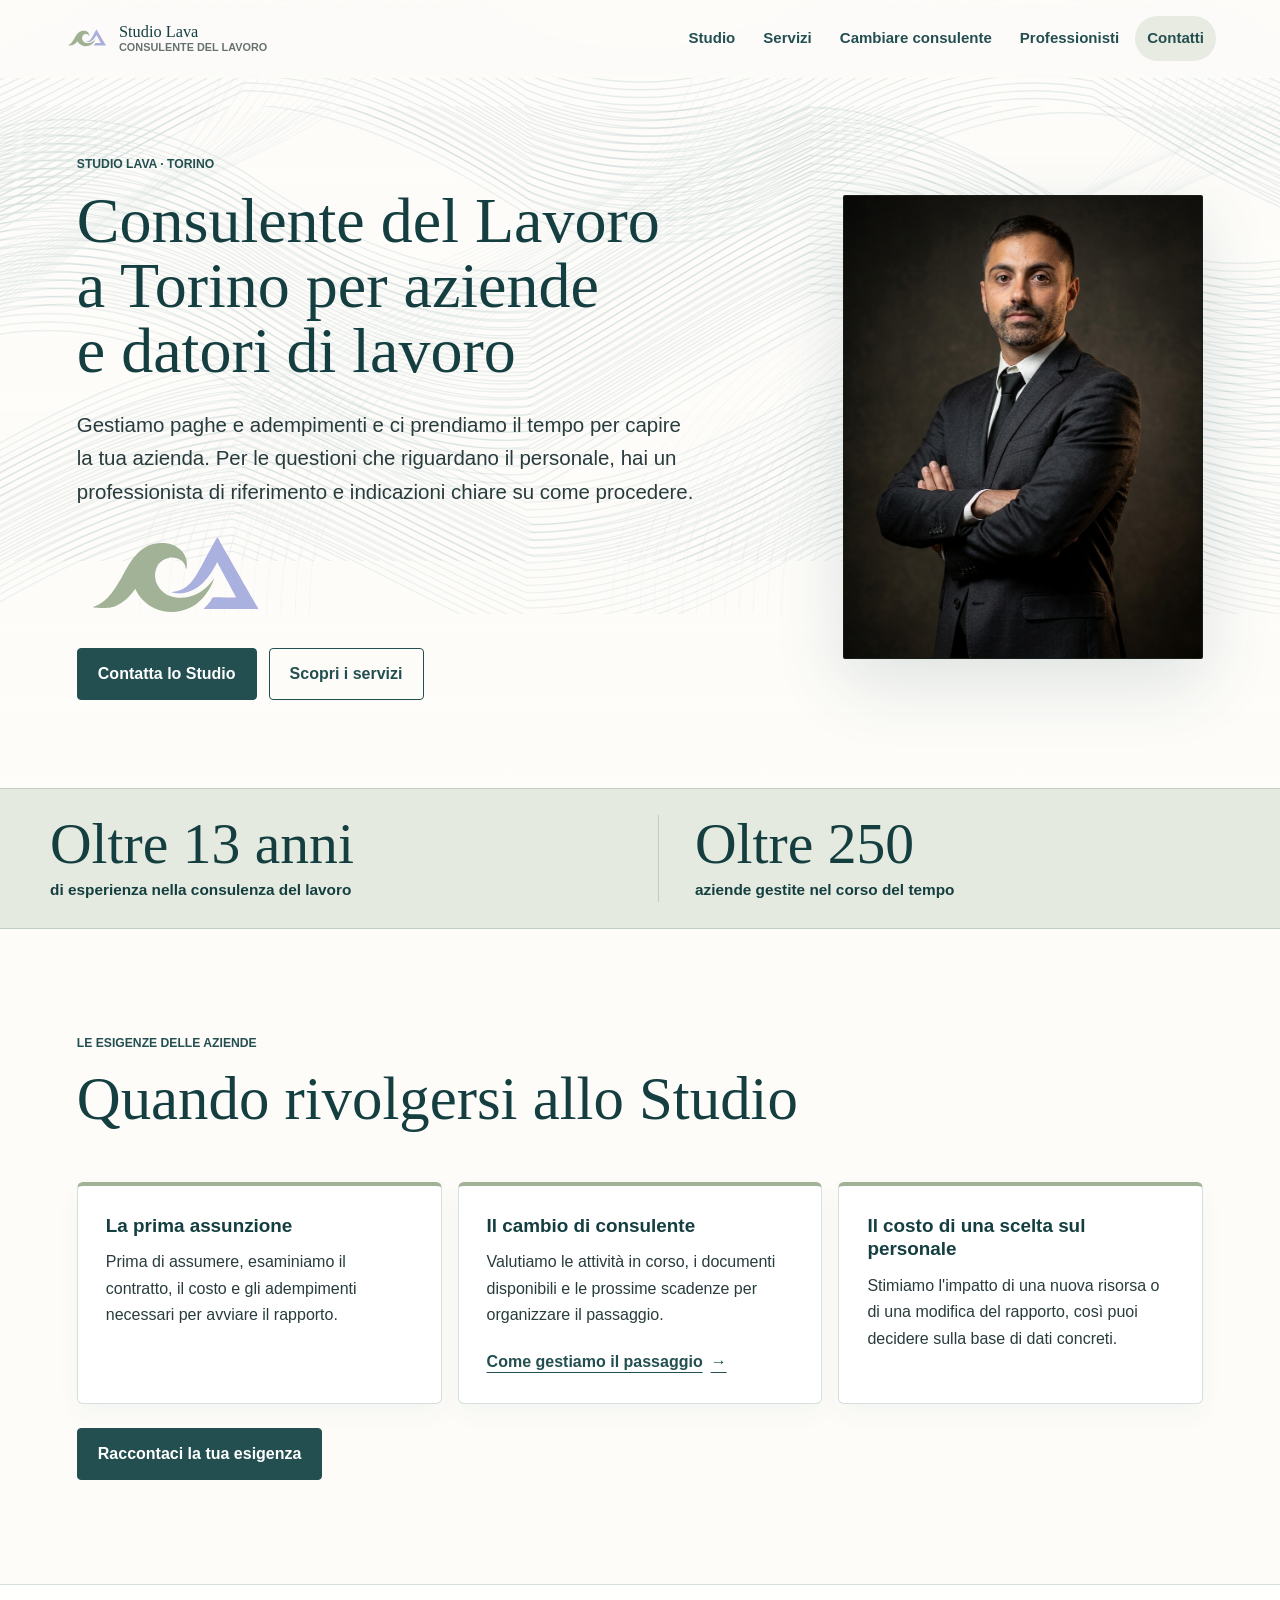
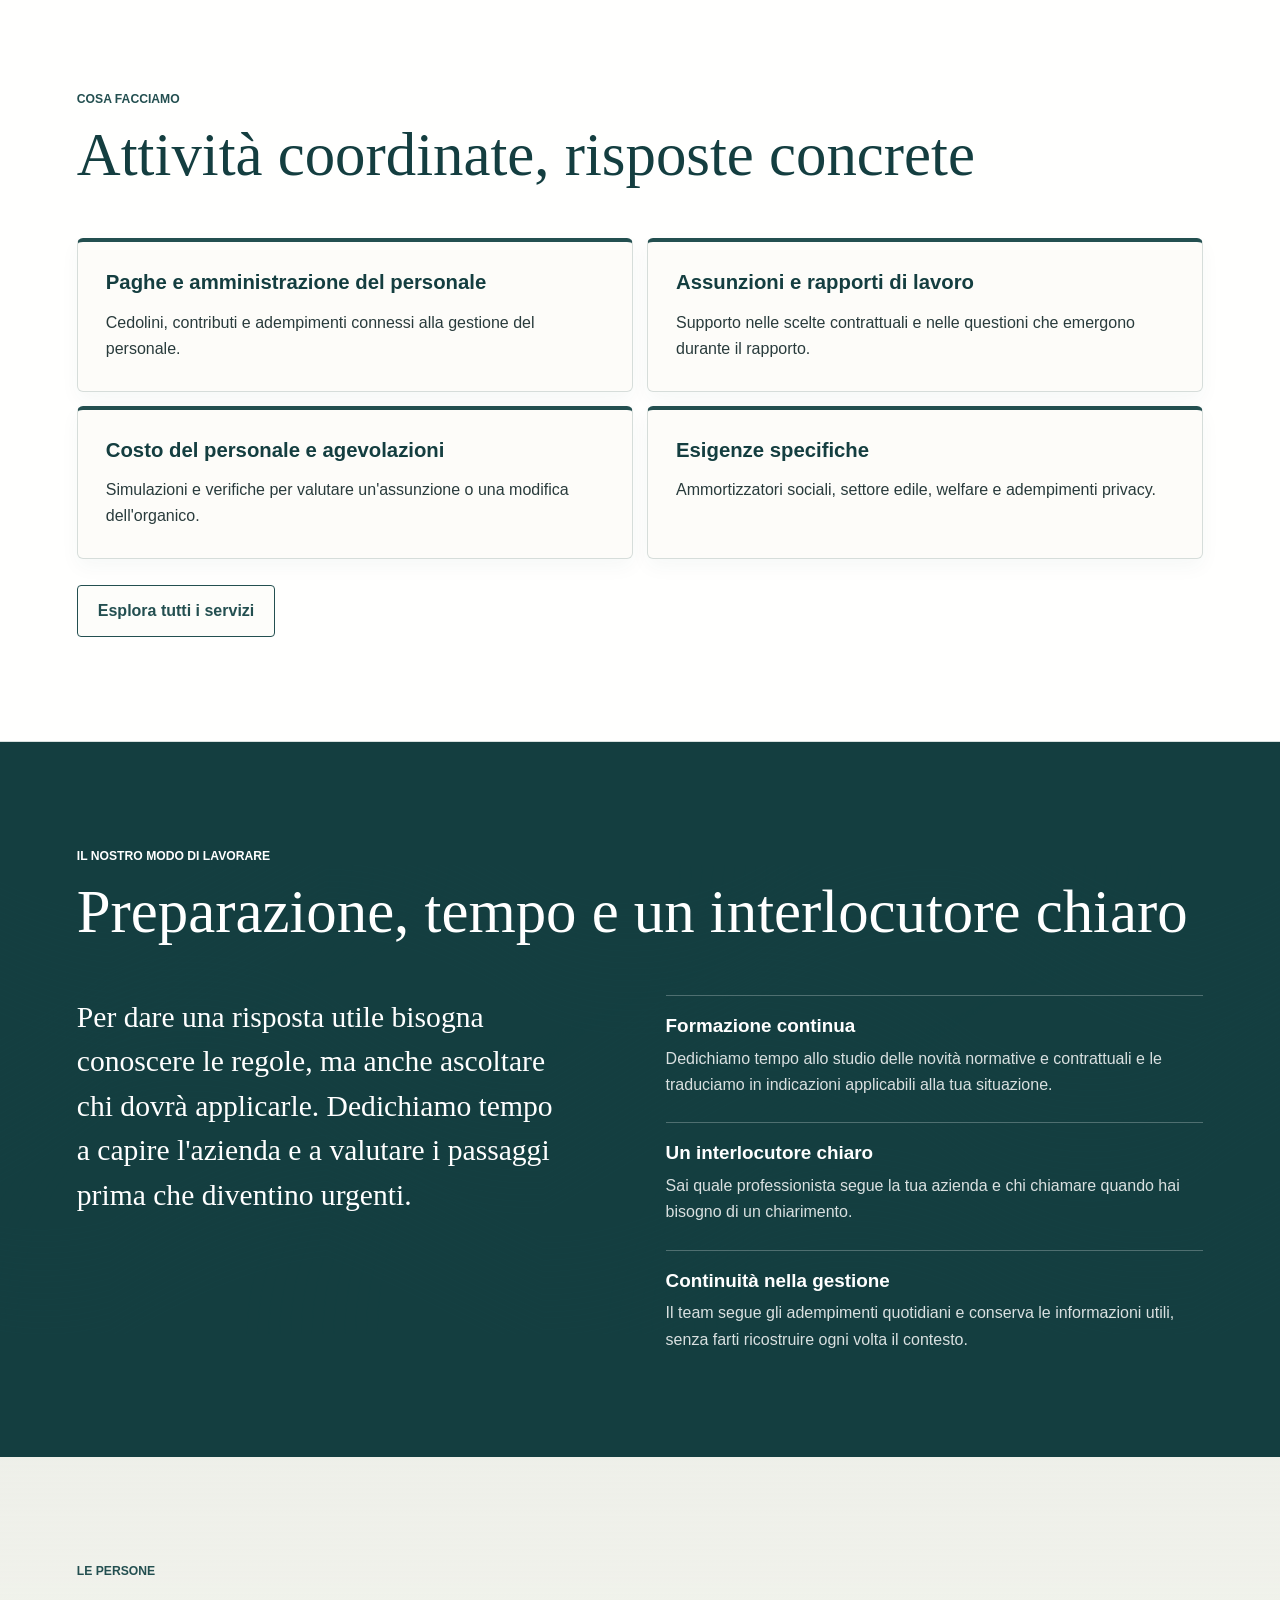
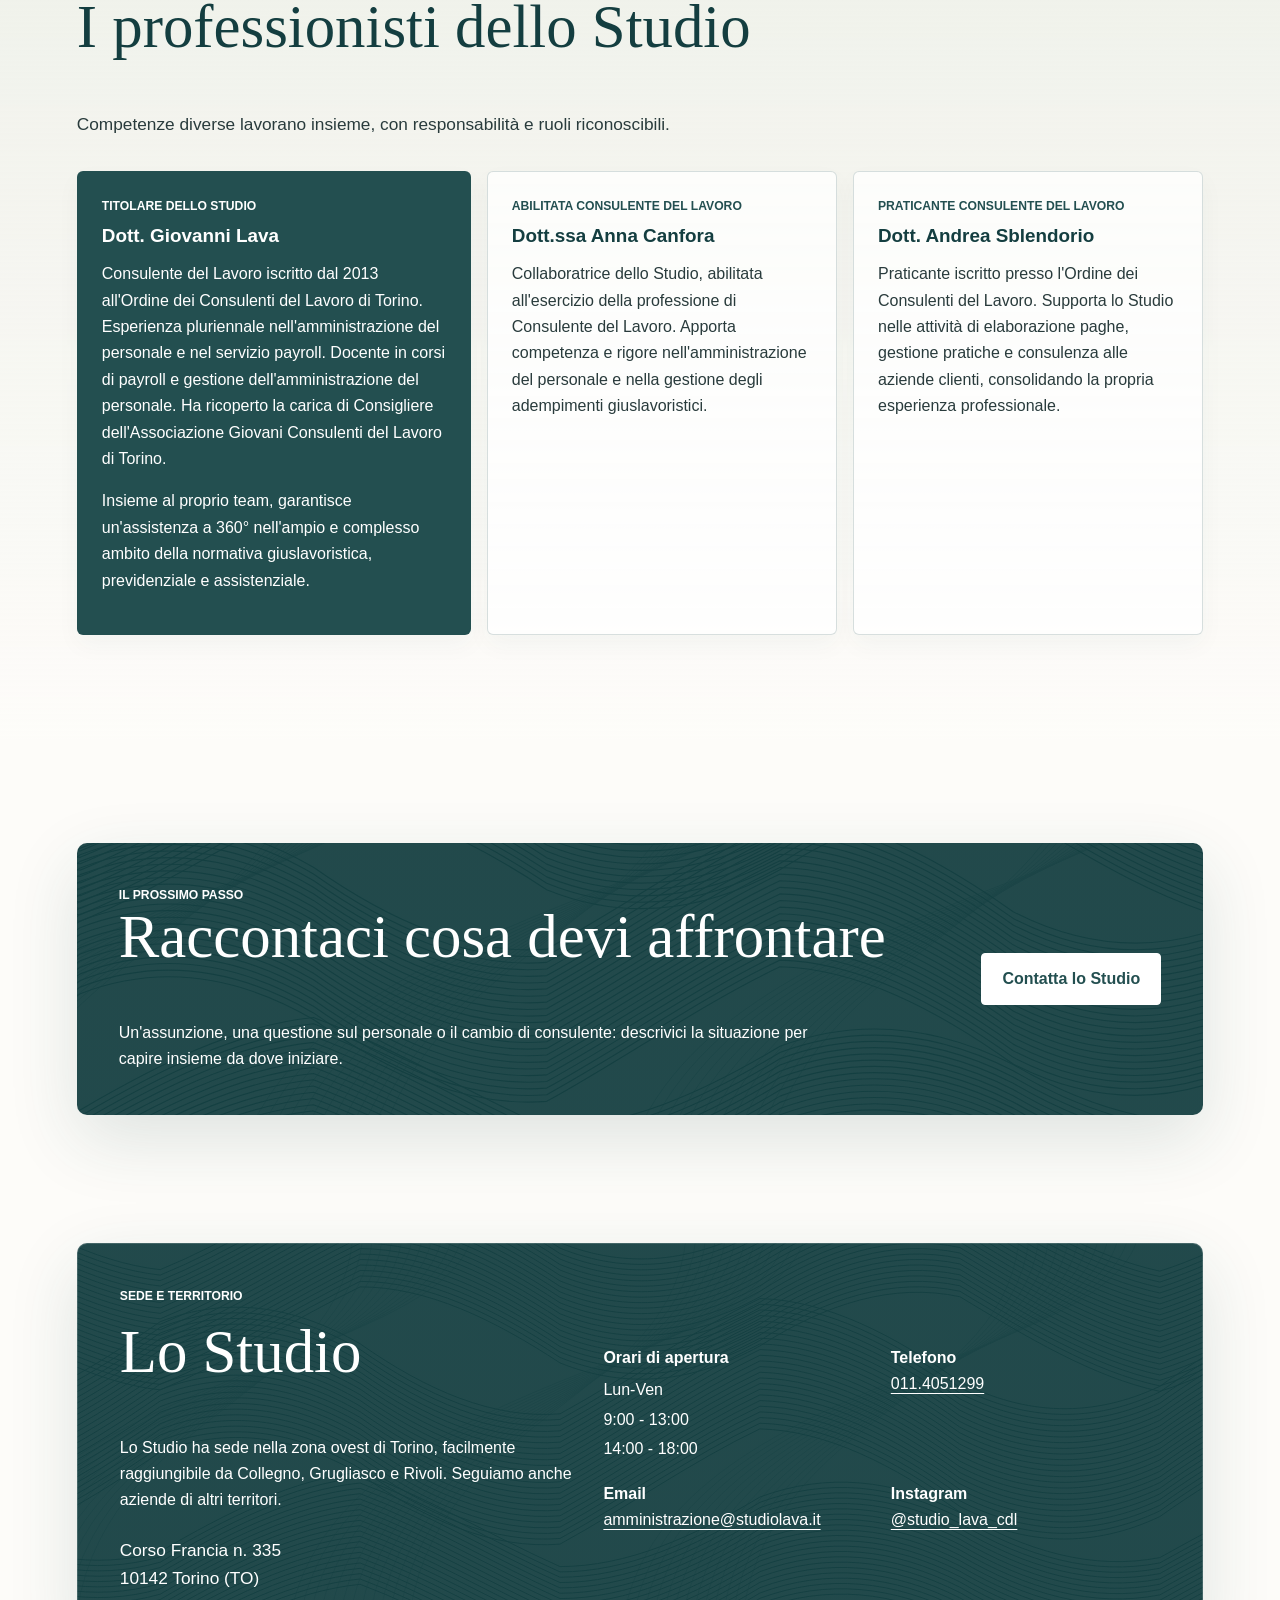
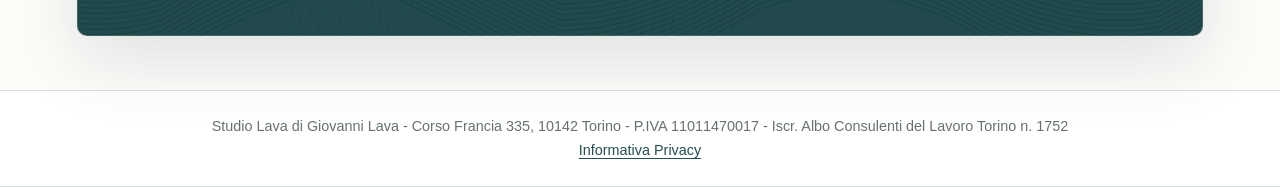
==== index.html @ 28893caa "Refine homepage introduction" ====
<!DOCTYPE html>
<html lang="it">
<head>
  <meta name="google-site-verification" content="9j4FpgOLA_bv0cdrNXFTadxFFoJ6zbf0cNfeKaNkmsk">
  <meta charset="UTF-8">
  <meta name="viewport" content="width=device-width, initial-scale=1.0">
  <meta name="description" content="Studio Lava, Consulente del Lavoro a Torino: gestione del personale, paghe e consulenza per aziende con un riferimento professionale diretto.">
  <title>Consulente del Lavoro a Torino per aziende | Studio Lava</title>
  <link rel="canonical" href="https://www.studiolava.it/">
  <meta property="og:locale" content="it_IT">
  <meta property="og:type" content="website">
  <meta property="og:site_name" content="Studio Lava">
  <meta property="og:title" content="Consulente del Lavoro a Torino per aziende | Studio Lava">
  <meta property="og:description" content="Un riferimento professionale diretto per la gestione del personale, le paghe e le scelte sul lavoro.">
  <meta property="og:url" content="https://www.studiolava.it/">
  <meta property="og:image" content="https://www.studiolava.it/assets/giovanni-lava-professionale.png">
  <meta property="og:image:alt" content="Giovanni Lava, Consulente del Lavoro">
  <meta name="twitter:card" content="summary">
  <meta name="twitter:title" content="Consulente del Lavoro a Torino per aziende | Studio Lava">
  <meta name="twitter:description" content="Un riferimento professionale diretto per la gestione del personale, le paghe e le scelte sul lavoro.">
  <meta name="twitter:image" content="https://www.studiolava.it/assets/giovanni-lava-professionale.png">
  <meta name="twitter:image:alt" content="Giovanni Lava, Consulente del Lavoro">
  <link rel="icon" type="image/svg+xml" href="/assets/favicon-studio-lava.svg">
  <link rel="icon" href="/favicon-studio-lava.ico" sizes="any">
  <link rel="stylesheet" href="styles.css">
  <script src="script.js" defer></script>
  <script type="application/ld+json">
    {
      "@context": "https://schema.org",
      "@type": "ProfessionalService",
      "name": "Studio Lava di Giovanni Lava",
      "url": "https://www.studiolava.it/",
      "address": {
        "@type": "PostalAddress",
        "streetAddress": "Corso Francia 335",
        "postalCode": "10142",
        "addressLocality": "Torino",
        "addressRegion": "TO",
        "addressCountry": "IT"
      },
      "telephone": "+390114051299",
      "email": "amministrazione@studiolava.it",
      "taxID": "11011470017"
    }
  </script>
</head>
<body>
  <a class="skip-link" href="#contenuto">Vai al contenuto</a>

  <header class="site-header">
    <a class="brand-link" href="#home" aria-label="Studio Lava - pagina iniziale">
      <img src="assets/logo-definitivo-vettoriale-trasparente.svg" alt="" aria-hidden="true">
      <span>
        <strong>Studio Lava</strong>
        <small>Consulente del Lavoro</small>
      </span>
    </a>
    <button class="menu-toggle" type="button" aria-expanded="false" aria-controls="main-nav" data-menu-toggle>Menu <span aria-hidden="true">☰</span></button>
    <nav class="main-nav" id="main-nav" aria-label="Navigazione principale">
      <a href="#studio">Studio</a>
      <a href="servizi.html">Servizi</a>
      <a href="cambiare-consulente-del-lavoro.html">Cambiare consulente</a>
      <a href="#professionisti">Professionisti</a>
      <a class="nav-contact" href="#contatti">Contatti</a>
    </nav>
  </header>

  <main id="contenuto">
    <section id="home" class="hero section" data-reveal>
      <div class="hero-copy">
        <p class="eyebrow">Studio Lava · Torino</p>
        <h1>Consulente del Lavoro a Torino per aziende e datori di lavoro</h1>
        <p class="hero-text">
          Gestiamo paghe e adempimenti e ci prendiamo il tempo per capire la tua azienda.
          Per le questioni che riguardano il personale, hai un professionista di riferimento
          e indicazioni chiare su come procedere.
        </p>
        <div class="hero-brand-mark" aria-hidden="true">
          <img src="assets/logo-definitivo-vettoriale-trasparente.svg" alt="">
        </div>
        <div class="hero-actions" aria-label="Azioni principali">
          <button class="button primary" type="button" data-contact-open>Contatta lo Studio</button>
          <a class="button secondary" href="servizi.html">Scopri i servizi</a>
        </div>
      </div>
      <div class="hero-media" aria-label="Dott. Giovanni Lava">
        <figure class="hero-portrait">
          <img src="assets/giovanni-lava-professionale.png" alt="Dott. Giovanni Lava, Consulente del Lavoro">
        </figure>
      </div>
    </section>

    <section class="proof-strip" aria-label="Studio Lava in breve">
      <div class="proof-strip__inner">
        <p><strong>Oltre 13 anni</strong><span>di esperienza nella consulenza del lavoro</span></p>
        <p><strong>Oltre 250</strong><span>aziende gestite nel corso del tempo</span></p>
      </div>
    </section>

    <section class="section needs-section" data-reveal>
      <div class="section-heading">
        <p class="eyebrow">Le esigenze delle aziende</p>
        <h2>Quando rivolgersi allo Studio</h2>
      </div>
      <div class="needs-grid">
        <article class="need-card">
          <h3>La prima assunzione</h3>
          <p>
            Prima di assumere, esaminiamo il contratto, il costo e gli adempimenti
            necessari per avviare il rapporto.
          </p>
        </article>
        <article class="need-card">
          <h3>Il cambio di consulente</h3>
          <p>
            Valutiamo le attività in corso, i documenti disponibili e le prossime
            scadenze per organizzare il passaggio.
          </p>
          <a class="text-link" href="cambiare-consulente-del-lavoro.html">Come gestiamo il passaggio <span aria-hidden="true">→</span></a>
        </article>
        <article class="need-card">
          <h3>Il costo di una scelta sul personale</h3>
          <p>
            Stimiamo l'impatto di una nuova risorsa o di una modifica del rapporto,
            così puoi decidere sulla base di dati concreti.
          </p>
        </article>
      </div>
      <div class="needs-actions">
        <button class="button primary" type="button" data-contact-open>Raccontaci la tua esigenza</button>
      </div>
    </section>

    <section id="servizi" class="section services-section" data-reveal>
      <div class="section-heading">
        <p class="eyebrow">Cosa facciamo</p>
        <h2>Attività coordinate, risposte concrete</h2>
      </div>
      <div class="service-groups service-groups--summary" aria-label="Principali aree di attività">
        <article class="service-group">
          <h3>Paghe e amministrazione del personale</h3>
          <p>Cedolini, contributi e adempimenti connessi alla gestione del personale.</p>
        </article>
        <article class="service-group">
          <h3>Assunzioni e rapporti di lavoro</h3>
          <p>Supporto nelle scelte contrattuali e nelle questioni che emergono durante il rapporto.</p>
        </article>
        <article class="service-group">
          <h3>Costo del personale e agevolazioni</h3>
          <p>Simulazioni e verifiche per valutare un'assunzione o una modifica dell'organico.</p>
        </article>
        <article class="service-group">
          <h3>Esigenze specifiche</h3>
          <p>Ammortizzatori sociali, settore edile, welfare e adempimenti privacy.</p>
        </article>
      </div>
      <div class="section-actions">
        <a class="button secondary" href="servizi.html">Esplora tutti i servizi</a>
      </div>
    </section>

    <section id="studio" class="section intro-section" data-reveal>
      <div class="section-heading">
        <p class="eyebrow">Il nostro modo di lavorare</p>
        <h2>Preparazione, tempo e un interlocutore chiaro</h2>
      </div>
      <div class="approach-layout">
        <p class="approach-lead">Per dare una risposta utile bisogna conoscere le regole, ma anche ascoltare chi dovrà applicarle. Dedichiamo tempo a capire l'azienda e a valutare i passaggi prima che diventino urgenti.</p>
        <div class="approach-points">
          <article>
            <h3>Formazione continua</h3>
            <p>Dedichiamo tempo allo studio delle novità normative e contrattuali e le traduciamo in indicazioni applicabili alla tua situazione.</p>
          </article>
          <article>
            <h3>Un interlocutore chiaro</h3>
            <p>Sai quale professionista segue la tua azienda e chi chiamare quando hai bisogno di un chiarimento.</p>
          </article>
          <article>
            <h3>Continuità nella gestione</h3>
            <p>Il team segue gli adempimenti quotidiani e conserva le informazioni utili, senza farti ricostruire ogni volta il contesto.</p>
          </article>
        </div>
      </div>
    </section>

    <section id="professionisti" class="section professionals-section" data-reveal>
      <div class="section-heading">
        <p class="eyebrow">Le persone</p>
        <h2>I professionisti dello Studio</h2>
        <p class="section-intro">Competenze diverse lavorano insieme, con responsabilità e ruoli riconoscibili.</p>
      </div>
      <div class="people-grid">
        <article class="person-card featured">
          <p class="role">Titolare dello Studio</p>
          <h3>Dott. Giovanni Lava</h3>
          <p>
            Consulente del Lavoro iscritto dal 2013 all'Ordine dei Consulenti del Lavoro di Torino.
            Esperienza pluriennale nell'amministrazione del personale e nel servizio payroll.
            Docente in corsi di payroll e gestione dell'amministrazione del personale. Ha ricoperto
            la carica di Consigliere dell'Associazione Giovani Consulenti del Lavoro di Torino.
          </p>
          <p>
            Insieme al proprio team, garantisce un'assistenza a 360° nell'ampio e complesso ambito
            della normativa giuslavoristica, previdenziale e assistenziale.
          </p>
        </article>
        <article class="person-card">
          <p class="role">Abilitata Consulente del Lavoro</p>
          <h3>Dott.ssa Anna Canfora</h3>
          <p>
            Collaboratrice dello Studio, abilitata all'esercizio della professione di Consulente
            del Lavoro. Apporta competenza e rigore nell'amministrazione del personale e nella
            gestione degli adempimenti giuslavoristici.
          </p>
        </article>
        <article class="person-card">
          <p class="role">Praticante Consulente del Lavoro</p>
          <h3>Dott. Andrea Sblendorio</h3>
          <p>
            Praticante iscritto presso l'Ordine dei Consulenti del Lavoro. Supporta lo Studio nelle
            attività di elaborazione paghe, gestione pratiche e consulenza alle aziende clienti,
            consolidando la propria esperienza professionale.
          </p>
        </article>
      </div>
    </section>

    <section class="section final-cta-section" data-reveal>
      <div class="final-cta">
        <div>
          <p class="eyebrow">Il prossimo passo</p>
          <h2>Raccontaci cosa devi affrontare</h2>
          <p>
            Un'assunzione, una questione sul personale o il cambio di consulente:
            descrivici la situazione per capire insieme da dove iniziare.
          </p>
        </div>
        <div class="final-cta-actions">
          <button class="button light" type="button" data-contact-open>Contatta lo Studio</button>
        </div>
      </div>
    </section>

    <section id="contatti" class="section contact-section" data-reveal>
      <div class="contact-panel">
        <div>
          <p class="eyebrow">Sede e territorio</p>
          <h2>Lo Studio</h2>
          <p class="territory-note">Lo Studio ha sede nella zona ovest di Torino, facilmente raggiungibile da Collegno, Grugliasco e Rivoli. Seguiamo anche aziende di altri territori.</p>
          <address>
            Corso Francia n. 335<br>
            10142 Torino (TO)
          </address>
        </div>
        <div class="contact-details">
          <p class="opening-hours">
            <strong>Orari di apertura</strong>
            <span>Lun-Ven</span>
            <span>9:00 - 13:00</span>
            <span>14:00 - 18:00</span>
          </p>
          <p><strong>Telefono</strong><br><a href="tel:+390114051299">011.4051299</a></p>
          <p><strong>Email</strong><br><a href="mailto:amministrazione@studiolava.it">amministrazione@studiolava.it</a></p>
          <p><strong>Instagram</strong><br><a href="https://www.instagram.com/studio_lava_cdl/" target="_blank" rel="noopener">@studio_lava_cdl</a></p>
        </div>
      </div>
    </section>
  </main>

  <div class="contact-modal" data-contact-modal hidden>
    <div class="contact-modal__backdrop" data-contact-close></div>
    <div class="contact-modal__dialog" role="dialog" aria-modal="true" aria-labelledby="contact-modal-title" aria-describedby="contact-modal-desc" tabindex="-1">
      <button class="contact-modal__close" type="button" data-contact-close aria-label="Chiudi modulo contatti">&times;</button>
      <p class="eyebrow">Contatti</p>
      <h2 id="contact-modal-title">Contatta lo Studio</h2>
      <p id="contact-modal-desc" class="modal-intro">
        Compila il modulo e descrivi brevemente la tua richiesta. Ti ricontatteremo per approfondirla.
      </p>
      <form class="contact-form" action="https://api.web3forms.com/submit" method="POST" data-contact-form novalidate>
        <input type="hidden" name="access_key" value="1d9c2e42-5f76-4a7f-acc6-6acd875a1749">
        <div class="form-field">
          <label for="contact-name">Nome e cognome <span aria-hidden="true">*</span></label>
          <input id="contact-name" name="nome_cognome" type="text" autocomplete="name" required>
        </div>
        <div class="form-field">
          <label for="contact-company">Azienda</label>
          <input id="contact-company" name="azienda" type="text" autocomplete="organization">
        </div>
        <div class="form-field">
          <label for="contact-email">Email <span aria-hidden="true">*</span></label>
          <input id="contact-email" name="email" type="email" autocomplete="email" required>
        </div>
        <div class="form-field">
          <label for="contact-phone">Telefono</label>
          <input id="contact-phone" name="telefono" type="tel" autocomplete="tel">
        </div>
        <div class="form-field form-field--full">
          <label for="contact-message">Messaggio <span aria-hidden="true">*</span></label>
          <textarea id="contact-message" name="messaggio" rows="5" required></textarea>
        </div>
        <div class="privacy-field form-field--full">
          <input id="contact-privacy" name="privacy" type="checkbox" required>
          <label for="contact-privacy">
            Ho letto l'<a href="privacy.html" target="_blank" rel="noopener">Informativa Privacy</a> e acconsento al trattamento dei dati per essere ricontattato.
          </label>
        </div>
        <p class="required-note form-field--full">* Campi obbligatori</p>
        <input type="hidden" name="origine" value="Modulo contatti sito Studio Lava">
        <p class="form-status" data-form-status role="status" aria-live="polite"></p>
        <div class="form-actions form-field--full">
          <button class="button primary" type="submit">Invia richiesta</button>
        </div>
      </form>
    </div>
  </div>

  <footer class="site-footer">
    <p>
      Studio Lava di Giovanni Lava - Corso Francia 335, 10142 Torino - P.IVA 11011470017 -
      Iscr. Albo Consulenti del Lavoro Torino n. 1752<br>
      <a href="privacy.html">Informativa Privacy</a>
    </p>
  </footer>
</body>
</html>
---- styles.css ----
:root {
  --ink: #234F50;
  --ink-strong: #143E40;
  --sage: #A2B296;
  --sage-soft: #E4EADF;
  --blue-sage: #ABB1DF;
  --ivory: #FDFCF9;
  --paper: #FFFFFF;
  --taupe: #D6D2C4;
  --text: #293B3C;
  --muted: #667271;
  --line: rgba(35, 79, 80, 0.18);
  --focus: #6C7FAE;
  --shadow-soft: 0 24px 70px rgba(35, 79, 80, 0.14);
  --max: 1180px;
}

* {
  box-sizing: border-box;
}

html {
  scroll-behavior: smooth;
  scroll-padding-top: 108px;
}

body {
  margin: 0;
  background: var(--ivory);
  color: var(--text);
  font-family: "Segoe UI", Arial, sans-serif;
  line-height: 1.65;
  text-rendering: optimizeLegibility;
}

body.modal-open {
  overflow: hidden;
}

body::before {
  content: "";
  position: fixed;
  inset: 0;
  z-index: -1;
  background:
    linear-gradient(rgba(253, 252, 249, 0.9), rgba(253, 252, 249, 0.95)),
    url("assets/trama-definitiva-vettoriale.svg") center top / 1700px auto no-repeat;
  animation: patternBreath 28s ease-in-out infinite alternate;
  pointer-events: none;
}

img {
  max-width: 100%;
}

a {
  color: inherit;
}

a:focus-visible,
button:focus-visible {
  outline: 3px solid var(--focus);
  outline-offset: 4px;
}

button,
input,
textarea {
  font: inherit;
}

.skip-link {
  position: fixed;
  left: 16px;
  top: 16px;
  z-index: 100;
  transform: translateY(-150%);
  padding: 10px 14px;
  background: var(--ink);
  color: var(--paper);
  border-radius: 4px;
  text-decoration: none;
  font-weight: 700;
}

.skip-link:focus {
  transform: translateY(0);
}

.site-header {
  position: sticky;
  top: 0;
  z-index: 20;
  display: flex;
  flex-direction: column;
  gap: 14px;
  padding: 14px 18px;
  background: rgba(253, 252, 249, 0.82);
  border-bottom: 1px solid transparent;
  backdrop-filter: blur(12px);
  transition: box-shadow 220ms ease, border-color 220ms ease, background 220ms ease;
}

.site-header.is-scrolled {
  background: rgba(253, 252, 249, 0.92);
  border-color: var(--line);
  box-shadow: 0 12px 32px rgba(35, 79, 80, 0.08);
}

.brand-link {
  display: inline-flex;
  align-items: center;
  gap: 11px;
  width: fit-content;
  color: var(--ink);
  text-decoration: none;
}

.brand-link img {
  width: 44px;
  height: auto;
  display: block;
  mix-blend-mode: multiply;
}

.brand-link span {
  display: grid;
  gap: 2px;
  line-height: 1.05;
}

.brand-link strong,
h1,
h2 {
  font-family: Georgia, "Times New Roman", serif;
  font-weight: 500;
}

.brand-link strong {
  color: var(--ink-strong);
  font-size: 1.02rem;
}

.brand-link small,
.eyebrow,
.profession,
.role {
  letter-spacing: 0;
  text-transform: uppercase;
}

.brand-link small {
  color: var(--muted);
  font-size: 0.68rem;
  font-weight: 750;
}

.main-nav {
  display: flex;
  flex-wrap: wrap;
  justify-content: center;
  gap: 2px;
  width: 100%;
  padding-bottom: 2px;
  color: var(--ink);
  font-size: 0.88rem;
  font-weight: 700;
}

.main-nav a {
  position: relative;
  flex: 0 0 auto;
  padding: 8px 9px;
  border-radius: 999px;
  text-decoration: none;
  transition: color 180ms ease, background 180ms ease;
}

.main-nav a::after {
  content: "";
  position: absolute;
  left: 12px;
  right: 12px;
  bottom: 5px;
  height: 2px;
  background: var(--sage);
  transform: scaleX(0);
  transform-origin: left;
  transition: transform 220ms ease;
}

.main-nav a:hover::after,
.main-nav a:focus-visible::after {
  transform: scaleX(1);
}

.main-nav .nav-contact {
  background: rgba(162, 178, 150, 0.24);
}

.section {
  padding: 72px 18px;
  scroll-margin-top: 108px;
}

.hero {
  position: relative;
  display: grid;
  gap: 36px;
  min-height: auto;
  align-items: center;
  overflow: hidden;
}

.hero::before {
  content: "";
  position: absolute;
  inset: 7% -30% auto -18%;
  height: 54%;
  background: url("assets/trama-definitiva-vettoriale.svg") center / 1500px auto no-repeat;
  opacity: 0.09;
  transform: translateY(calc(var(--hero-shift, 0px) * -0.18));
  animation: heroPatternDrift 32s ease-in-out infinite alternate;
  pointer-events: none;
}

.hero-copy,
.hero-media {
  position: relative;
  z-index: 1;
}

.hero-copy {
  max-width: 700px;
  animation: fadeSlideLeft 680ms ease both;
}

.hero-media {
  width: min(420px, 100%);
  transform: translateY(calc(var(--hero-shift, 0px) * 0.22));
  animation: fadeSlideRight 720ms 180ms ease both;
}

.eyebrow {
  margin: 0 0 14px;
  color: var(--ink);
  font-size: 0.76rem;
  font-weight: 850;
}

h1,
h2,
h3,
p {
  margin-top: 0;
}

h1 {
  max-width: 700px;
  margin-bottom: 12px;
  color: var(--ink-strong);
  font-size: clamp(3rem, 15vw, 5.7rem);
  line-height: 0.94;
}

.hero h1 {
  font-size: clamp(2.85rem, 11vw, 5rem);
  line-height: 0.98;
}

.profession {
  margin-bottom: 24px;
  color: var(--ink);
  font-family: Georgia, "Times New Roman", serif;
  font-size: clamp(1.15rem, 5vw, 1.85rem);
  font-weight: 500;
}

.hero-text {
  max-width: 660px;
  margin-bottom: 0;
  color: var(--text);
  font-size: clamp(1.06rem, 4vw, 1.28rem);
}

.hero-brand-mark {
  width: min(190px, 48vw);
  margin: 24px auto 8px;
}

.hero-brand-mark img {
  display: block;
  width: 100%;
  height: auto;
  mix-blend-mode: multiply;
}

.hero-actions {
  display: flex;
  flex-direction: column;
  gap: 12px;
  margin-top: 30px;
}

.button {
  display: inline-flex;
  align-items: center;
  justify-content: center;
  min-height: 48px;
  padding: 12px 20px;
  border: 1px solid var(--ink);
  border-radius: 4px;
  cursor: pointer;
  text-decoration: none;
  font-weight: 800;
  transition: transform 220ms ease, background 220ms ease, color 220ms ease, border-color 220ms ease, box-shadow 220ms ease;
}

.button:hover {
  transform: translateY(-3px);
  box-shadow: 0 12px 24px rgba(35, 79, 80, 0.12);
}

.button.primary {
  background: var(--ink);
  color: var(--paper);
}

.button:disabled {
  cursor: wait;
  opacity: 0.72;
  transform: none;
}

.button.secondary {
  background: rgba(253, 252, 249, 0.74);
  color: var(--ink);
}

.button.light {
  background: var(--paper);
  color: var(--ink);
  border-color: var(--paper);
}

.button.ghost {
  background: transparent;
  color: var(--paper);
  border-color: rgba(255, 255, 255, 0.62);
}

.hero-portrait {
  margin: 0;
  aspect-ratio: 4 / 5.15;
  overflow: hidden;
  border: 1px solid rgba(35, 79, 80, 0.14);
  border-radius: 2px;
  background: #171512;
  box-shadow: var(--shadow-soft);
  transition: transform 240ms ease, box-shadow 240ms ease;
}

.hero-portrait:hover {
  transform: translateY(-3px);
  box-shadow: 0 30px 80px rgba(35, 79, 80, 0.18);
}

.hero-portrait img {
  width: 100%;
  height: 100%;
  display: block;
  object-fit: cover;
  object-position: center top;
}

.section-heading,
.text-columns,
.people-grid,
.needs-grid,
.needs-actions,
.services-grid,
.service-groups,
.section-actions,
.service-details-section,
.final-cta,
.contact-panel {
  max-width: var(--max);
  margin-inline: auto;
}

.section-heading {
  margin-bottom: 32px;
}

h2 {
  color: var(--ink-strong);
  font-size: clamp(2rem, 9vw, 3.8rem);
  line-height: 1.06;
}

h3 {
  margin-bottom: 14px;
  color: var(--ink-strong);
  font-size: 1.18rem;
  line-height: 1.25;
}

.intro-section,
.services-section,
.site-footer {
  background: rgba(255, 255, 255, 0.76);
  border-block: 1px solid var(--line);
}

.text-columns {
  display: grid;
  gap: 22px;
  color: var(--text);
  font-size: 1.04rem;
}

.text-columns--compact {
  max-width: var(--max);
}

.lead-copy {
  color: var(--ink-strong);
  font-family: "Segoe UI", Arial, sans-serif;
  font-size: clamp(1.08rem, 2.2vw, 1.26rem);
  font-weight: 680;
  line-height: 1.55;
}

.studio-numbers {
  max-width: var(--max);
  margin: 42px auto 0;
  padding-top: 34px;
  border-top: 1px solid var(--line);
}

.numbers-title {
  margin-bottom: 18px;
  color: var(--ink);
  font-size: 0.78rem;
  font-weight: 850;
  letter-spacing: 0;
  text-transform: uppercase;
}

.numbers-grid {
  display: grid;
  gap: 14px;
}

.numbers-grid div {
  padding: 20px;
  border: 1px solid var(--line);
  border-left: 4px solid var(--sage);
  border-radius: 6px;
  background: rgba(253, 252, 249, 0.82);
}

.numbers-grid strong {
  display: block;
  color: var(--ink-strong);
  font-family: "Segoe UI", Arial, sans-serif;
  font-size: clamp(2.1rem, 8vw, 3.4rem);
  font-weight: 760;
  line-height: 1;
}

.numbers-grid span {
  display: block;
  margin-top: 8px;
  color: var(--muted);
  font-weight: 700;
}

.numbers-grid--compact strong {
  font-size: clamp(1.8rem, 5vw, 2.8rem);
}

.professionals-section {
  background: linear-gradient(180deg, rgba(162, 178, 150, 0.16), rgba(253, 252, 249, 0.78));
}

.needs-section {
  background: rgba(162, 178, 150, 0.1);
}

.needs-grid {
  display: grid;
  gap: 16px;
}

.need-card {
  min-height: 100%;
  padding: 24px;
  border: 1px solid var(--line);
  border-left: 4px solid var(--sage);
  border-radius: 6px;
  background: rgba(255, 255, 255, 0.8);
  box-shadow: 0 10px 24px rgba(35, 79, 80, 0.04);
}

.need-card h3 {
  margin-bottom: 12px;
  color: var(--ink-strong);
}

.need-card p {
  margin-bottom: 0;
}

.needs-actions {
  display: flex;
  flex-direction: column;
  gap: 12px;
  margin-top: 24px;
}

.people-grid {
  display: grid;
  gap: 16px;
}

.person-card {
  min-height: 100%;
  padding: 24px;
  border: 1px solid var(--line);
  border-radius: 6px;
  background: rgba(255, 255, 255, 0.74);
  box-shadow: 0 10px 24px rgba(35, 79, 80, 0.04);
  transition: transform 220ms ease, box-shadow 220ms ease, border-color 220ms ease;
}

.person-card:hover {
  transform: translateY(-4px);
  border-color: rgba(162, 178, 150, 0.72);
  box-shadow: 0 18px 42px rgba(35, 79, 80, 0.1);
}

.person-card.featured {
  background: var(--ink);
  color: var(--paper);
}

.person-card.featured h3,
.person-card.featured .role {
  color: var(--paper);
}

.role {
  margin-bottom: 8px;
  color: var(--ink);
  font-size: 0.76rem;
  font-weight: 850;
}

.services-grid {
  display: grid;
  gap: 14px;
  padding: 0;
  list-style: none;
}

.services-grid li {
  position: relative;
  min-height: 92px;
  display: flex;
  align-items: center;
  padding: 18px 48px 18px 18px;
  border: 1px solid var(--line);
  border-left: 4px solid var(--sage);
  border-radius: 6px;
  background: rgba(253, 252, 249, 0.9);
  color: var(--ink-strong);
  font-weight: 740;
  box-shadow: 0 8px 20px rgba(35, 79, 80, 0.04);
  transition: transform 220ms ease, box-shadow 220ms ease, border-color 220ms ease, background 220ms ease;
}

.services-grid li::after {
  content: "→";
  position: absolute;
  right: 18px;
  color: var(--ink);
  opacity: 0;
  transform: translateX(-8px);
  transition: opacity 220ms ease, transform 220ms ease;
}

.services-grid li:hover {
  transform: translateY(-5px);
  border-color: rgba(162, 178, 150, 0.8);
  background: var(--paper);
  box-shadow: 0 18px 42px rgba(35, 79, 80, 0.1);
}

.services-grid li:hover::after {
  opacity: 1;
  transform: translateX(0);
}

.service-groups {
  display: grid;
  gap: 14px;
}

.service-group {
  min-height: 100%;
  padding: 22px;
  border: 1px solid var(--line);
  border-top: 4px solid var(--sage);
  border-radius: 6px;
  background: rgba(253, 252, 249, 0.9);
  box-shadow: 0 8px 20px rgba(35, 79, 80, 0.04);
}

.service-group h3 {
  margin-bottom: 14px;
  color: var(--ink-strong);
}

.service-group p {
  margin-bottom: 0;
}

.service-group ul {
  display: grid;
  gap: 10px;
  margin: 0;
  padding: 0;
  list-style: none;
}

.service-group li {
  position: relative;
  padding-left: 17px;
}

.service-group li::before {
  content: "";
  position: absolute;
  top: 0.6em;
  left: 0;
  width: 6px;
  height: 6px;
  border-radius: 50%;
  background: var(--sage);
}

.section-actions {
  display: flex;
  margin-top: 26px;
}

.page-hero {
  padding-bottom: 52px;
}

.page-hero .section-heading {
  margin-bottom: 0;
}

.page-hero h1 {
  max-width: 920px;
  font-size: clamp(2.8rem, 9vw, 5.3rem);
  line-height: 1;
}

.page-intro {
  max-width: 760px;
  margin-bottom: 0;
  color: var(--text);
  font-size: clamp(1.08rem, 2.4vw, 1.3rem);
}

.service-details-section {
  display: grid;
  gap: 18px;
  padding-top: 28px;
}

.service-detail {
  display: grid;
  gap: 24px;
  padding: clamp(24px, 5vw, 42px);
  border: 1px solid var(--line);
  border-top: 4px solid var(--sage);
  border-radius: 8px;
  background: rgba(255, 255, 255, 0.82);
  box-shadow: 0 10px 28px rgba(35, 79, 80, 0.05);
}

.service-detail h2 {
  margin-bottom: 0;
  font-size: clamp(1.85rem, 5vw, 2.8rem);
}

.service-detail ul {
  display: grid;
  gap: 12px;
  margin: 0;
  padding-left: 22px;
}

.service-detail li::marker {
  color: var(--sage);
}

.final-cta-section {
  padding-top: 56px;
  padding-bottom: 34px;
}

.final-cta {
  display: grid;
  gap: 28px;
  padding: 30px;
  border-radius: 10px;
  background:
    linear-gradient(rgba(20, 62, 64, 0.94), rgba(20, 62, 64, 0.94)),
    url("assets/trama-definitiva-vettoriale.svg") center / 1400px auto no-repeat;
  color: var(--paper);
  box-shadow: var(--shadow-soft);
}

.final-cta h2,
.final-cta .eyebrow {
  color: var(--paper);
}

.final-cta p {
  max-width: 720px;
  margin-bottom: 0;
}

.final-cta-actions {
  display: flex;
  flex-direction: column;
  gap: 12px;
}

.contact-section {
  padding-top: 30px;
  padding-bottom: 64px;
}

.contact-panel {
  display: grid;
  gap: 28px;
  padding: 28px;
  border: 1px solid rgba(255, 255, 255, 0.16);
  border-radius: 10px;
  background:
    linear-gradient(rgba(20, 62, 64, 0.94), rgba(20, 62, 64, 0.94)),
    url("assets/trama-definitiva-vettoriale.svg") center / 1200px auto no-repeat;
  color: var(--paper);
  box-shadow: var(--shadow-soft);
}

.contact-panel h2,
.contact-panel .eyebrow {
  color: var(--paper);
}

.contact-panel address {
  font-style: normal;
  font-size: 1.08rem;
}

.territory-note {
  max-width: 42rem;
  margin-top: 18px;
  margin-bottom: 0;
}

.territory-note + address {
  margin-top: 22px;
}

.contact-details {
  display: grid;
  gap: 18px;
}

.contact-details p {
  margin-bottom: 0;
}

.opening-hours {
  display: grid;
  gap: 3px;
}

.opening-hours strong {
  margin-bottom: 3px;
}

.contact-details a {
  color: var(--paper);
  text-decoration-thickness: 1px;
  text-underline-offset: 4px;
  transition: color 180ms ease, text-decoration-color 180ms ease;
}

.contact-details a:hover {
  color: var(--sage-soft);
}

.site-footer {
  padding: 24px 18px;
  color: var(--muted);
  font-size: 0.9rem;
  text-align: center;
}

.site-footer p {
  max-width: var(--max);
  margin: 0 auto;
}

.site-footer a {
  color: var(--ink);
  text-underline-offset: 3px;
}

.contact-modal[hidden] {
  display: none;
}

.contact-modal {
  position: fixed;
  inset: 0;
  z-index: 80;
  display: grid;
  place-items: center;
  padding: 18px;
}

.contact-modal__backdrop {
  position: absolute;
  inset: 0;
  background: rgba(20, 62, 64, 0.58);
  backdrop-filter: blur(8px);
}

.contact-modal__dialog {
  position: relative;
  z-index: 1;
  width: min(760px, 100%);
  max-height: min(92vh, 860px);
  overflow: auto;
  padding: clamp(24px, 5vw, 38px);
  border: 1px solid var(--line);
  border-radius: 8px;
  background:
    linear-gradient(rgba(253, 252, 249, 0.96), rgba(253, 252, 249, 0.98)),
    url("assets/trama-definitiva-vettoriale.svg") center / 1100px auto no-repeat;
  box-shadow: 0 30px 90px rgba(20, 62, 64, 0.28);
}

.contact-modal__dialog h2 {
  margin-bottom: 12px;
  font-size: clamp(2rem, 7vw, 3.2rem);
}

.contact-modal__close {
  position: absolute;
  top: 14px;
  right: 14px;
  display: grid;
  place-items: center;
  width: 42px;
  height: 42px;
  border: 1px solid var(--line);
  border-radius: 50%;
  background: var(--paper);
  color: var(--ink);
  cursor: pointer;
  font-size: 1.7rem;
  line-height: 1;
}

.modal-intro {
  max-width: 560px;
  color: var(--muted);
}

.contact-form {
  display: grid;
  gap: 16px;
  margin-top: 24px;
}

.form-field {
  display: grid;
  gap: 7px;
}

.form-field label,
.privacy-field label {
  color: var(--ink-strong);
  font-weight: 760;
}

.form-field input,
.form-field textarea {
  width: 100%;
  border: 1px solid var(--line);
  border-radius: 4px;
  background: var(--paper);
  color: var(--text);
  padding: 12px 13px;
}

.form-field textarea {
  resize: vertical;
  min-height: 130px;
}

.form-field input:focus,
.form-field textarea:focus {
  border-color: var(--focus);
  outline: 3px solid rgba(108, 127, 174, 0.2);
}

.privacy-field {
  display: grid;
  grid-template-columns: auto 1fr;
  gap: 10px;
  align-items: start;
  color: var(--text);
}

.privacy-field input {
  width: 18px;
  height: 18px;
  margin-top: 4px;
  accent-color: var(--ink);
}

.privacy-field a {
  color: var(--ink);
  text-underline-offset: 3px;
}

.required-note {
  margin: -4px 0 0;
  color: var(--muted);
  font-size: 0.88rem;
}

.form-status {
  min-height: 1.5em;
  margin: 0;
  color: var(--ink);
  font-weight: 740;
}

.form-status.is-error {
  color: #8A2F25;
}

.form-status.is-success {
  color: var(--ink-strong);
}

.privacy-content h1 {
  color: var(--ink-strong);
  font-size: clamp(2.4rem, 9vw, 4.2rem);
  line-height: 1.02;
}

.privacy-text {
  max-width: 880px;
  margin-inline: auto;
  padding: clamp(22px, 5vw, 40px);
  border: 1px solid var(--line);
  border-radius: 8px;
  background: rgba(255, 255, 255, 0.82);
}

.privacy-text h2 {
  margin-top: 30px;
  margin-bottom: 8px;
  font-family: "Segoe UI", Arial, sans-serif;
  font-size: 1.2rem;
  font-weight: 800;
  line-height: 1.3;
}

.privacy-text h2:first-of-type {
  margin-top: 0;
}

.privacy-text p:last-child {
  margin-bottom: 0;
}

html.js [data-reveal],
html.js .person-card,
html.js .services-grid li {
  opacity: 0;
  transform: translateY(18px);
  transition: opacity 540ms ease var(--reveal-delay, 0ms), transform 540ms ease var(--reveal-delay, 0ms);
}

html.js [data-reveal].is-visible,
html.js .person-card.is-visible,
html.js .services-grid li.is-visible {
  opacity: 1;
  transform: translateY(0);
}

@keyframes fadeSlideLeft {
  from { opacity: 0; transform: translateX(-28px); }
  to { opacity: 1; transform: translateX(0); }
}

@keyframes fadeSlideRight {
  from { opacity: 0; transform: translateX(28px); }
  to { opacity: 1; transform: translateX(0); }
}

@keyframes symbolIntro {
  from { opacity: 0; transform: scale(0.96) translateY(8px); }
  to { opacity: 1; transform: scale(1) translateY(calc(var(--hero-shift, 0px) * -0.3)); }
}

@keyframes patternBreath {
  from { background-position: center top; }
  to { background-position: center 26px; }
}

@keyframes heroPatternDrift {
  from { background-position: center; }
  to { background-position: calc(50% + 32px) center; }
}

@media (min-width: 700px) {
  .site-header {
    flex-direction: row;
    align-items: center;
    justify-content: space-between;
    min-height: 78px;
    padding-inline: clamp(28px, 5vw, 72px);
  }

  .hero-actions,
  .final-cta-actions,
  .needs-actions {
    flex-direction: row;
    flex-wrap: wrap;
  }

  .main-nav {
    flex-wrap: nowrap;
    justify-content: flex-start;
    gap: 4px;
    width: auto;
    font-size: 0.94rem;
  }

  .main-nav a {
    padding: 9px 11px;
  }

  .contact-form {
    grid-template-columns: repeat(2, minmax(0, 1fr));
  }

  .form-field--full,
  .form-status,
  .form-actions {
    grid-column: 1 / -1;
  }

  .text-columns,
  .numbers-grid,
  .contact-details,
  .needs-grid {
    grid-template-columns: repeat(2, minmax(0, 1fr));
  }

  .services-grid {
    grid-template-columns: repeat(2, minmax(0, 1fr));
  }

  .service-groups {
    grid-template-columns: repeat(2, minmax(0, 1fr));
  }

  .numbers-grid {
    grid-template-columns: repeat(3, minmax(0, 1fr));
  }

  .numbers-grid--compact {
    grid-template-columns: repeat(2, minmax(0, 1fr));
  }

  .service-detail {
    grid-template-columns: minmax(0, 0.9fr) minmax(300px, 1.1fr);
    align-items: start;
  }
}

@media (min-width: 980px) {
  .section {
    padding: 104px clamp(36px, 6vw, 86px);
  }

  .hero {
    grid-template-columns: minmax(0, 1fr) minmax(340px, 370px);
    gap: clamp(26px, 3.7vw, 64px);
    min-height: auto;
    padding-top: 58px;
    padding-bottom: 72px;
  }

  .hero::before {
    inset: 4% -10vw auto -8vw;
    height: 64%;
    background-size: 1800px auto;
    opacity: 0.075;
  }

  .hero-media {
    justify-self: end;
    width: min(370px, 100%);
  }

  .hero-brand-mark {
    width: 210px;
    margin-left: 0;
    margin-right: 0;
  }

  .people-grid {
    grid-template-columns: 1.08fr 0.96fr 0.96fr;
  }

  .services-grid {
    grid-template-columns: repeat(4, minmax(0, 1fr));
  }

  .service-groups {
    grid-template-columns: repeat(2, minmax(0, 1fr));
  }

  .services-grid li {
    min-height: 118px;
  }

  .final-cta,
  .contact-panel {
    grid-template-columns: 1fr auto;
    align-items: center;
    padding: 42px;
  }

  .contact-section {
    padding-top: 24px;
    padding-bottom: 54px;
  }

  .contact-panel {
    grid-template-columns: 0.9fr 1.1fr;
  }
}

@media (prefers-reduced-motion: reduce) {
  *,
  *::before,
  *::after {
    scroll-behavior: auto !important;
    transition-duration: 0.01ms !important;
    animation-duration: 0.01ms !important;
    animation-delay: 0ms !important;
    animation-iteration-count: 1 !important;
  }

  html.js [data-reveal],
  html.js .person-card,
  html.js .services-grid li {
    opacity: 1;
    transform: none;
  }
}

/* Gerarchia editoriale e navigazione del sito */
.site-header {
  display: grid;
  grid-template-columns: minmax(0, 1fr) auto;
  align-items: center;
  gap: 10px 16px;
  padding: 14px 18px;
}

.menu-toggle {
  display: inline-flex;
  align-items: center;
  gap: 10px;
  padding: 8px 12px;
  border: 1px solid var(--line);
  border-radius: 4px;
  background: var(--paper);
  color: var(--ink-strong);
  cursor: pointer;
  font-size: 0.88rem;
  font-weight: 750;
}

.menu-toggle span {
  font-size: 1.15rem;
  line-height: 1;
}

.main-nav {
  grid-column: 1 / -1;
  flex-direction: column;
  align-items: stretch;
  width: 100%;
  padding: 6px 0 0;
}

.main-nav a {
  padding: 10px 12px;
}

.main-nav a[aria-current="page"] {
  color: var(--ink-strong);
  background: var(--sage-soft);
}

html.js .main-nav {
  display: none;
}

html.js .main-nav.is-open {
  display: flex;
}

.hero {
  padding-top: 62px;
  padding-bottom: 74px;
}

.hero h1 {
  max-width: 780px;
  margin-bottom: 24px;
  font-size: clamp(2.75rem, 8.7vw, 4.65rem);
  line-height: 1.02;
  text-wrap: balance;
}

.hero-text {
  max-width: 620px;
}

.hero-brand-mark {
  width: min(150px, 40vw);
  margin: 22px 0 0;
}

.hero-actions {
  margin-top: 24px;
}

.hero-media {
  justify-self: center;
  width: min(410px, 100%);
}

.proof-strip {
  padding: 26px 18px;
  background: var(--sage-soft);
  border-block: 1px solid var(--line);
}

.proof-strip__inner {
  display: grid;
  gap: 22px;
  max-width: var(--max);
  margin-inline: auto;
}

.proof-strip p {
  display: grid;
  gap: 4px;
  margin: 0;
}

.proof-strip strong {
  color: var(--ink-strong);
  font-family: Georgia, "Times New Roman", serif;
  font-size: clamp(2.4rem, 6vw, 3.6rem);
  font-weight: 500;
  line-height: 1;
}

.proof-strip span {
  color: var(--ink-strong);
  font-size: 0.96rem;
  font-weight: 700;
}

.needs-section {
  background: var(--ivory);
}

.need-card {
  display: flex;
  flex-direction: column;
  padding: 28px;
  border: 1px solid var(--line);
  border-top: 4px solid var(--sage);
  border-left: 1px solid var(--line);
  background: var(--paper);
}

.need-card p {
  flex: 1;
}

.text-link {
  display: inline-flex;
  align-items: center;
  gap: 8px;
  width: fit-content;
  margin-top: 20px;
  color: var(--ink);
  font-weight: 800;
  text-decoration-thickness: 1px;
  text-underline-offset: 5px;
}

.service-group {
  padding: 28px;
  border-top-color: var(--ink);
}

.service-group h3 {
  font-size: 1.27rem;
}

.intro-section {
  position: relative;
  overflow: hidden;
  border: 0;
  background: var(--ink-strong);
  color: var(--paper);
}

.intro-section::before {
  content: "";
  position: absolute;
  inset: 0;
  background: url("assets/trama-definitiva-vettoriale.svg") right center / 1300px auto no-repeat;
  opacity: 0.06;
  pointer-events: none;
}

.intro-section > * {
  position: relative;
}

.intro-section h2,
.intro-section h3,
.intro-section .eyebrow {
  color: var(--paper);
}

.approach-layout {
  display: grid;
  gap: 40px;
  max-width: var(--max);
  margin-inline: auto;
}

.approach-lead {
  max-width: 670px;
  color: var(--paper);
  font-family: Georgia, "Times New Roman", serif;
  font-size: clamp(1.35rem, 3vw, 1.85rem);
  line-height: 1.5;
}

.approach-points {
  display: grid;
  gap: 24px;
}

.approach-points article {
  padding-top: 18px;
  border-top: 1px solid rgba(255, 255, 255, 0.25);
}

.approach-points h3 {
  margin-bottom: 8px;
}

.approach-points p {
  max-width: 560px;
  margin-bottom: 0;
  color: rgba(255, 255, 255, 0.84);
}

.section-intro {
  max-width: 650px;
  margin-bottom: 0;
  font-size: 1.08rem;
}

.page-hero {
  background: linear-gradient(135deg, rgba(228, 234, 223, 0.72), rgba(253, 252, 249, 0.9));
  border-bottom: 1px solid var(--line);
}

.page-hero h1 {
  text-wrap: balance;
}

.service-detail {
  border-top: 0;
  border-left: 4px solid var(--sage);
}

.service-detail p {
  max-width: 440px;
  margin: 15px 0 0;
}

.service-detail ul {
  align-self: center;
}

.change-hero {
  background: linear-gradient(135deg, rgba(228, 234, 223, 0.68), rgba(253, 252, 249, 0.94));
  border-bottom: 1px solid var(--line);
}

.change-hero__inner,
.change-intro__inner,
.journey-grid,
.change-note__inner {
  max-width: var(--max);
  margin-inline: auto;
}

.change-hero__inner {
  display: grid;
  gap: 48px;
  align-items: end;
}

.change-hero h1 {
  max-width: 850px;
  font-size: clamp(3rem, 9vw, 5.2rem);
  text-wrap: balance;
}

.change-hero .page-intro {
  margin-bottom: 30px;
}

.change-hero__aside {
  padding: 30px;
  border-top: 4px solid var(--sage);
  background: var(--paper);
  box-shadow: var(--shadow-soft);
}

.aside-mark {
  display: block;
  width: 86px;
  margin-bottom: 26px;
}

.change-hero__aside p {
  margin: 0;
  color: var(--ink-strong);
  font-family: Georgia, "Times New Roman", serif;
  font-size: 1.48rem;
  line-height: 1.35;
}

.change-intro {
  background: var(--paper);
}

.change-intro__inner > p {
  max-width: 620px;
  font-size: 1.1rem;
}

.journey-section {
  background: rgba(162, 178, 150, 0.11);
}

.journey-grid {
  display: grid;
  gap: 16px;
}

.journey-card {
  padding: 30px;
  border: 1px solid var(--line);
  background: var(--paper);
}

.journey-card p {
  margin-bottom: 0;
}

.change-note__inner {
  padding-left: 28px;
  border-left: 4px solid var(--sage);
}

.change-note h2 {
  max-width: 750px;
}

.change-note p:last-child {
  max-width: 720px;
  margin-bottom: 0;
  font-size: 1.08rem;
}

@media (min-width: 700px) {
  .proof-strip__inner {
    grid-template-columns: repeat(2, minmax(0, 1fr));
    gap: 36px;
  }

  .proof-strip p + p {
    padding-left: 36px;
    border-left: 1px solid var(--line);
  }

  .needs-grid,
  .journey-grid {
    grid-template-columns: repeat(3, minmax(0, 1fr));
  }

  .change-hero__inner {
    grid-template-columns: minmax(0, 1.6fr) minmax(260px, 0.7fr);
  }

  .change-intro__inner {
    display: grid;
    grid-template-columns: minmax(0, 1fr) minmax(0, 1fr);
    gap: 50px;
  }

  .change-intro .section-heading {
    margin: 0;
  }
}

@media (min-width: 980px) {
  .hero-brand-mark {
    width: 190px;
  }

  .hero {
    grid-template-columns: minmax(0, 1fr) minmax(320px, 360px);
    min-height: 710px;
  }

  .hero h1 {
    font-size: clamp(3.5rem, 5vw, 4.65rem);
  }

  .approach-layout {
    grid-template-columns: minmax(0, 0.95fr) minmax(0, 1.05fr);
    gap: 8vw;
  }
}

@media (min-width: 1050px) {
  .site-header {
    display: flex;
    flex-direction: row;
    justify-content: space-between;
    min-height: 78px;
    padding: 14px clamp(28px, 5vw, 72px);
  }

  .menu-toggle {
    display: none;
  }

  .main-nav,
  html.js .main-nav {
    display: flex;
    flex-direction: row;
    flex-wrap: nowrap;
    align-items: center;
    width: auto;
    padding: 0;
  }
}
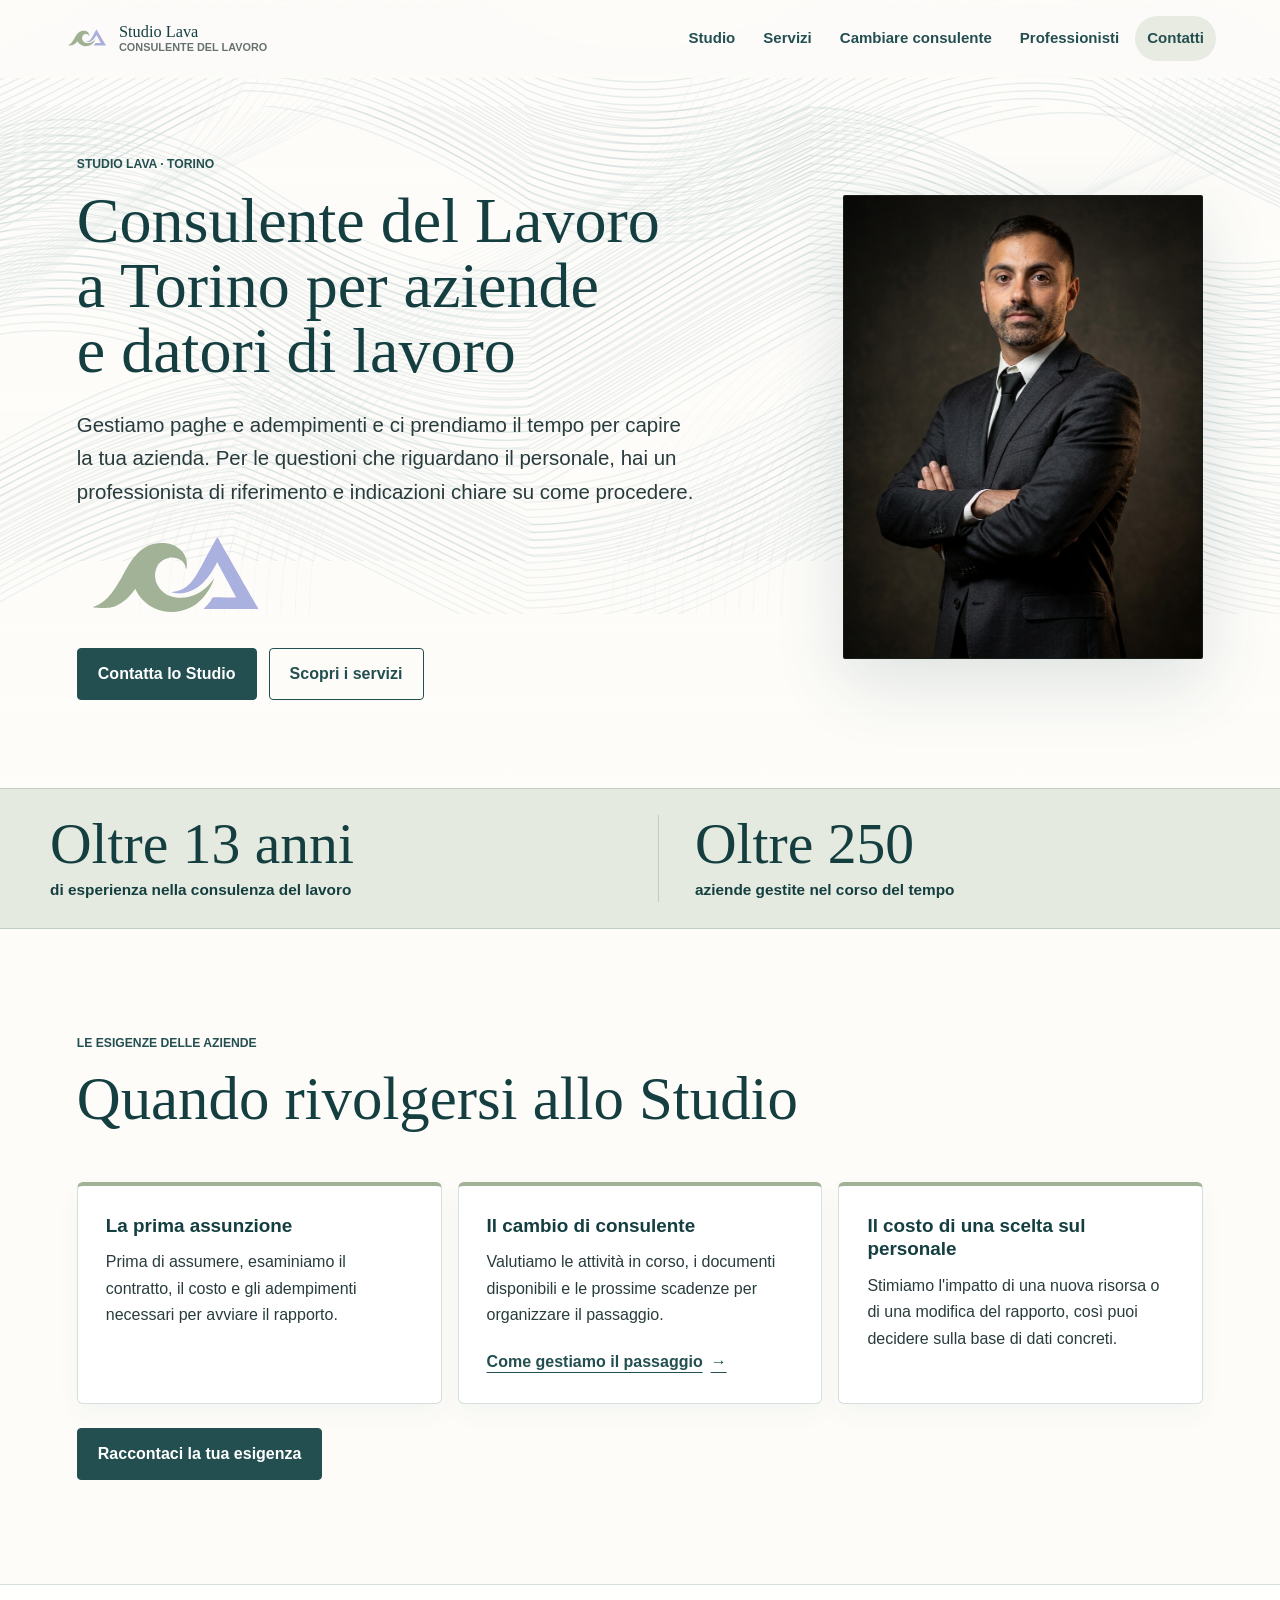
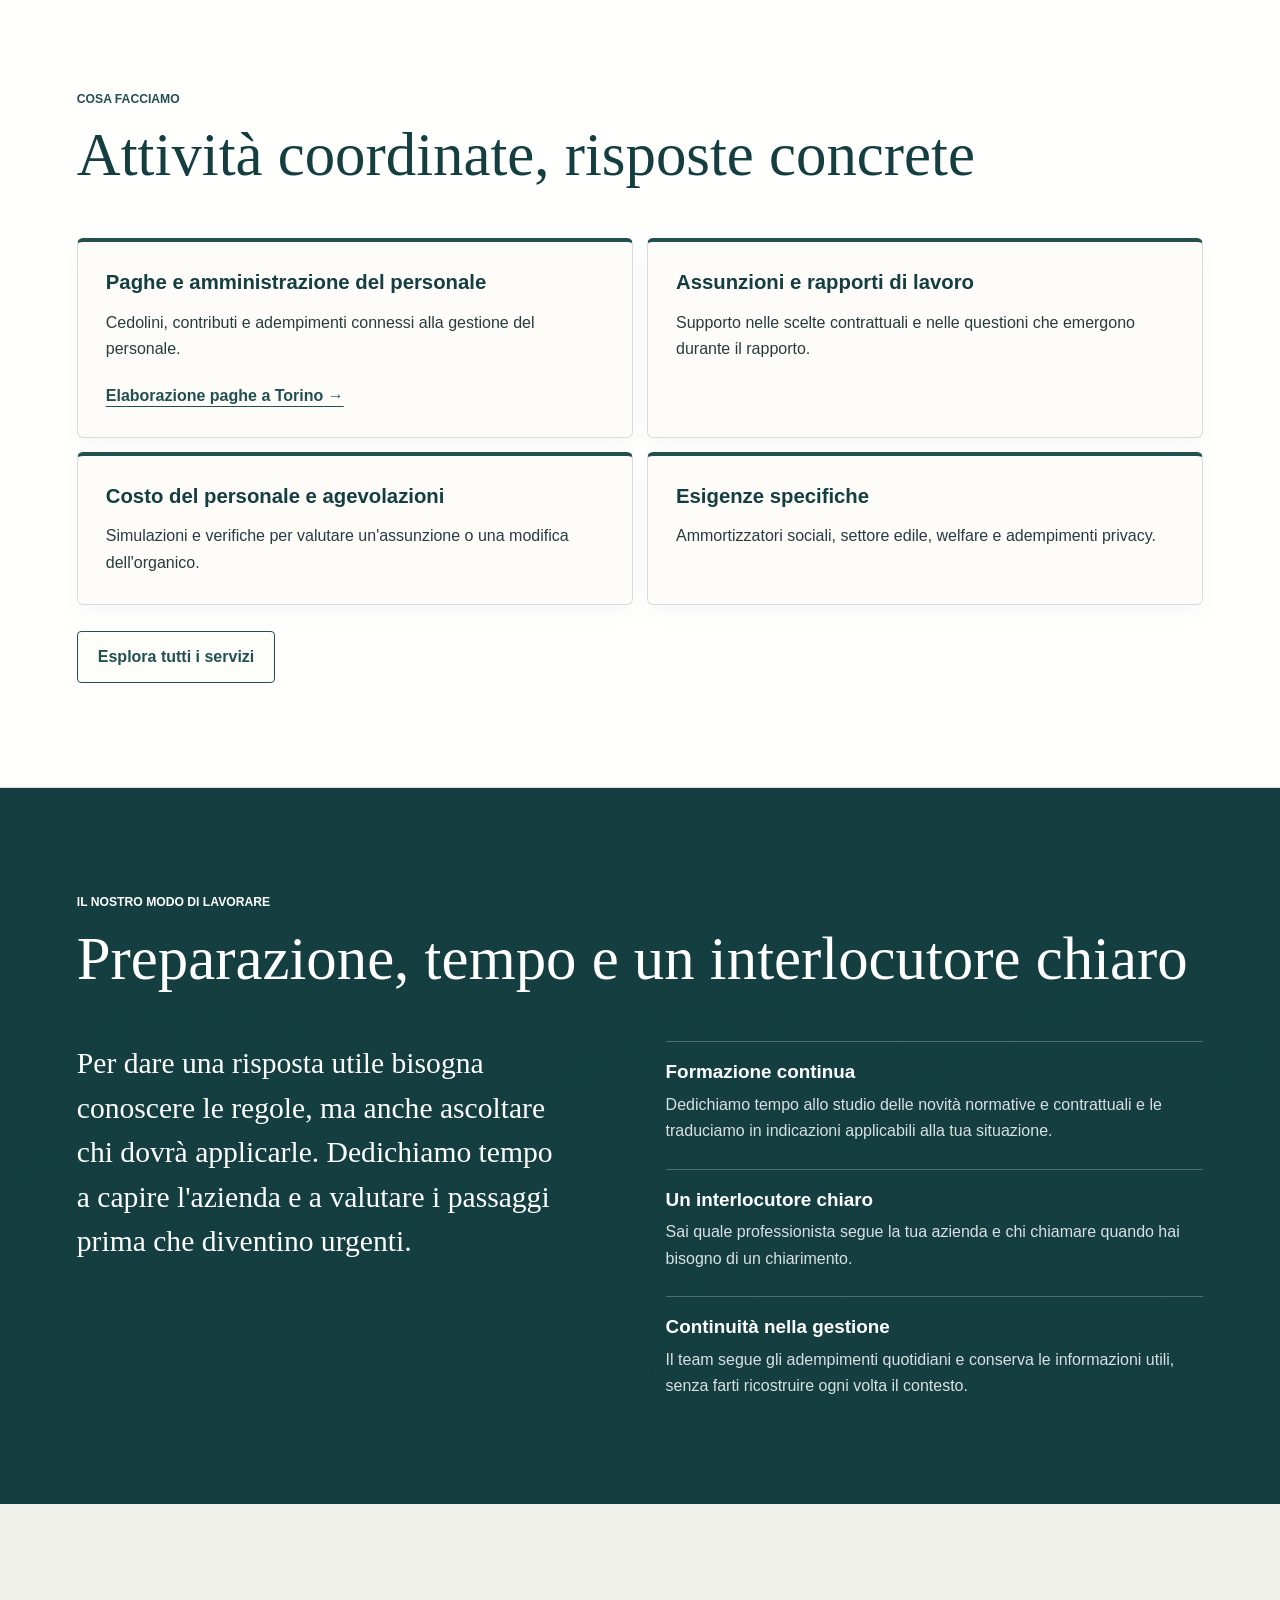
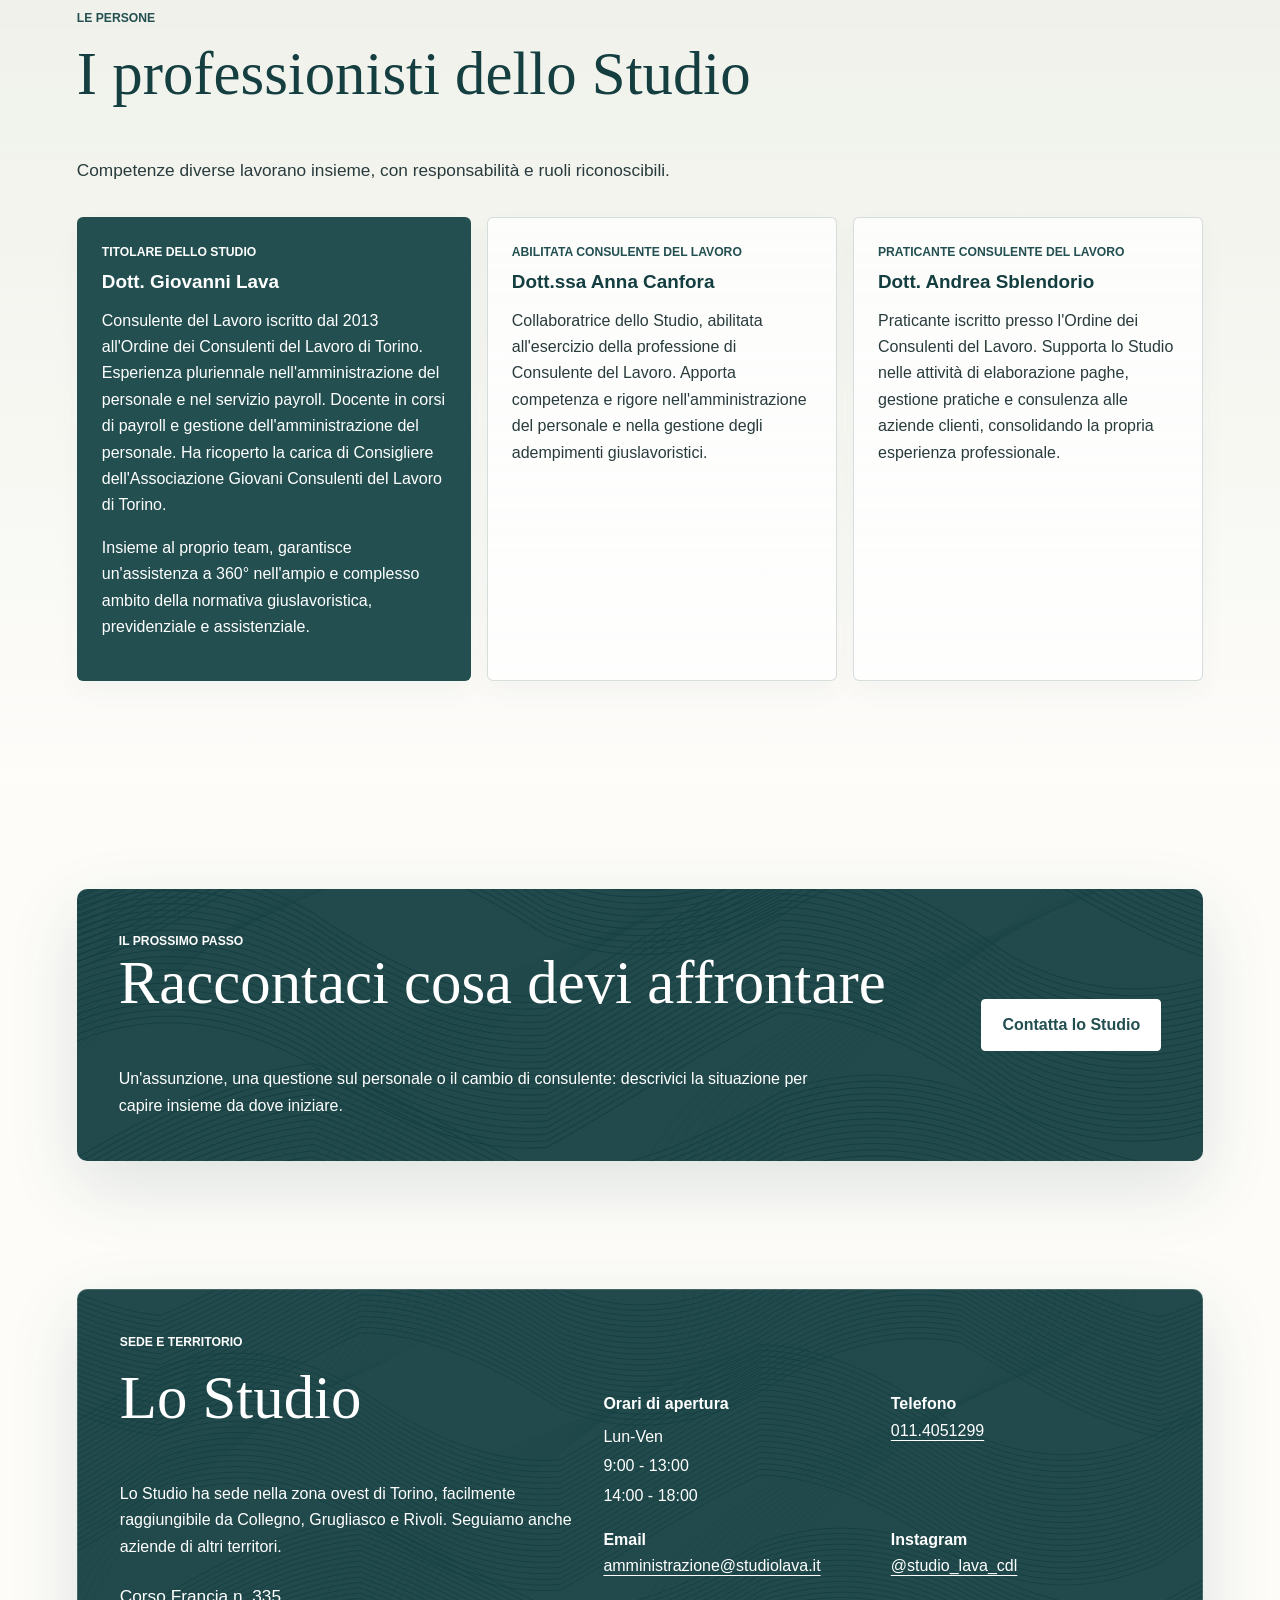
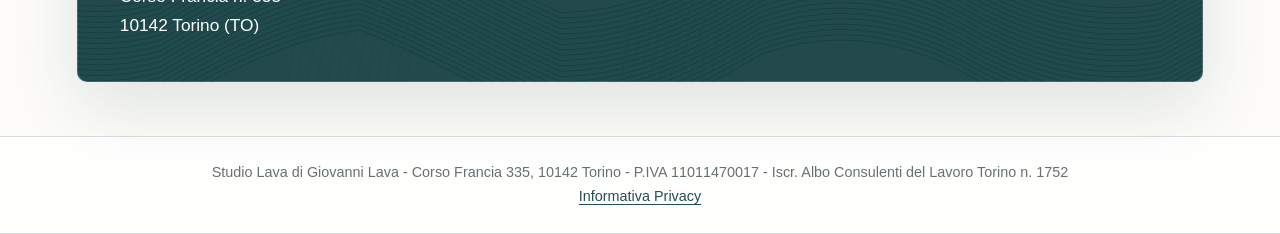
==== commit 293303f2: "Aggiunge pagina paghe Torino e consulenza sul costo del lavoro" ====
--- a/index.html
+++ b/index.html
@@ -140,6 +140,7 @@
         <article class="service-group">
           <h3>Paghe e amministrazione del personale</h3>
           <p>Cedolini, contributi e adempimenti connessi alla gestione del personale.</p>
+          <a class="text-link" href="elaborazione-paghe-torino.html">Elaborazione paghe a Torino →</a>
         </article>
         <article class="service-group">
           <h3>Assunzioni e rapporti di lavoro</h3>
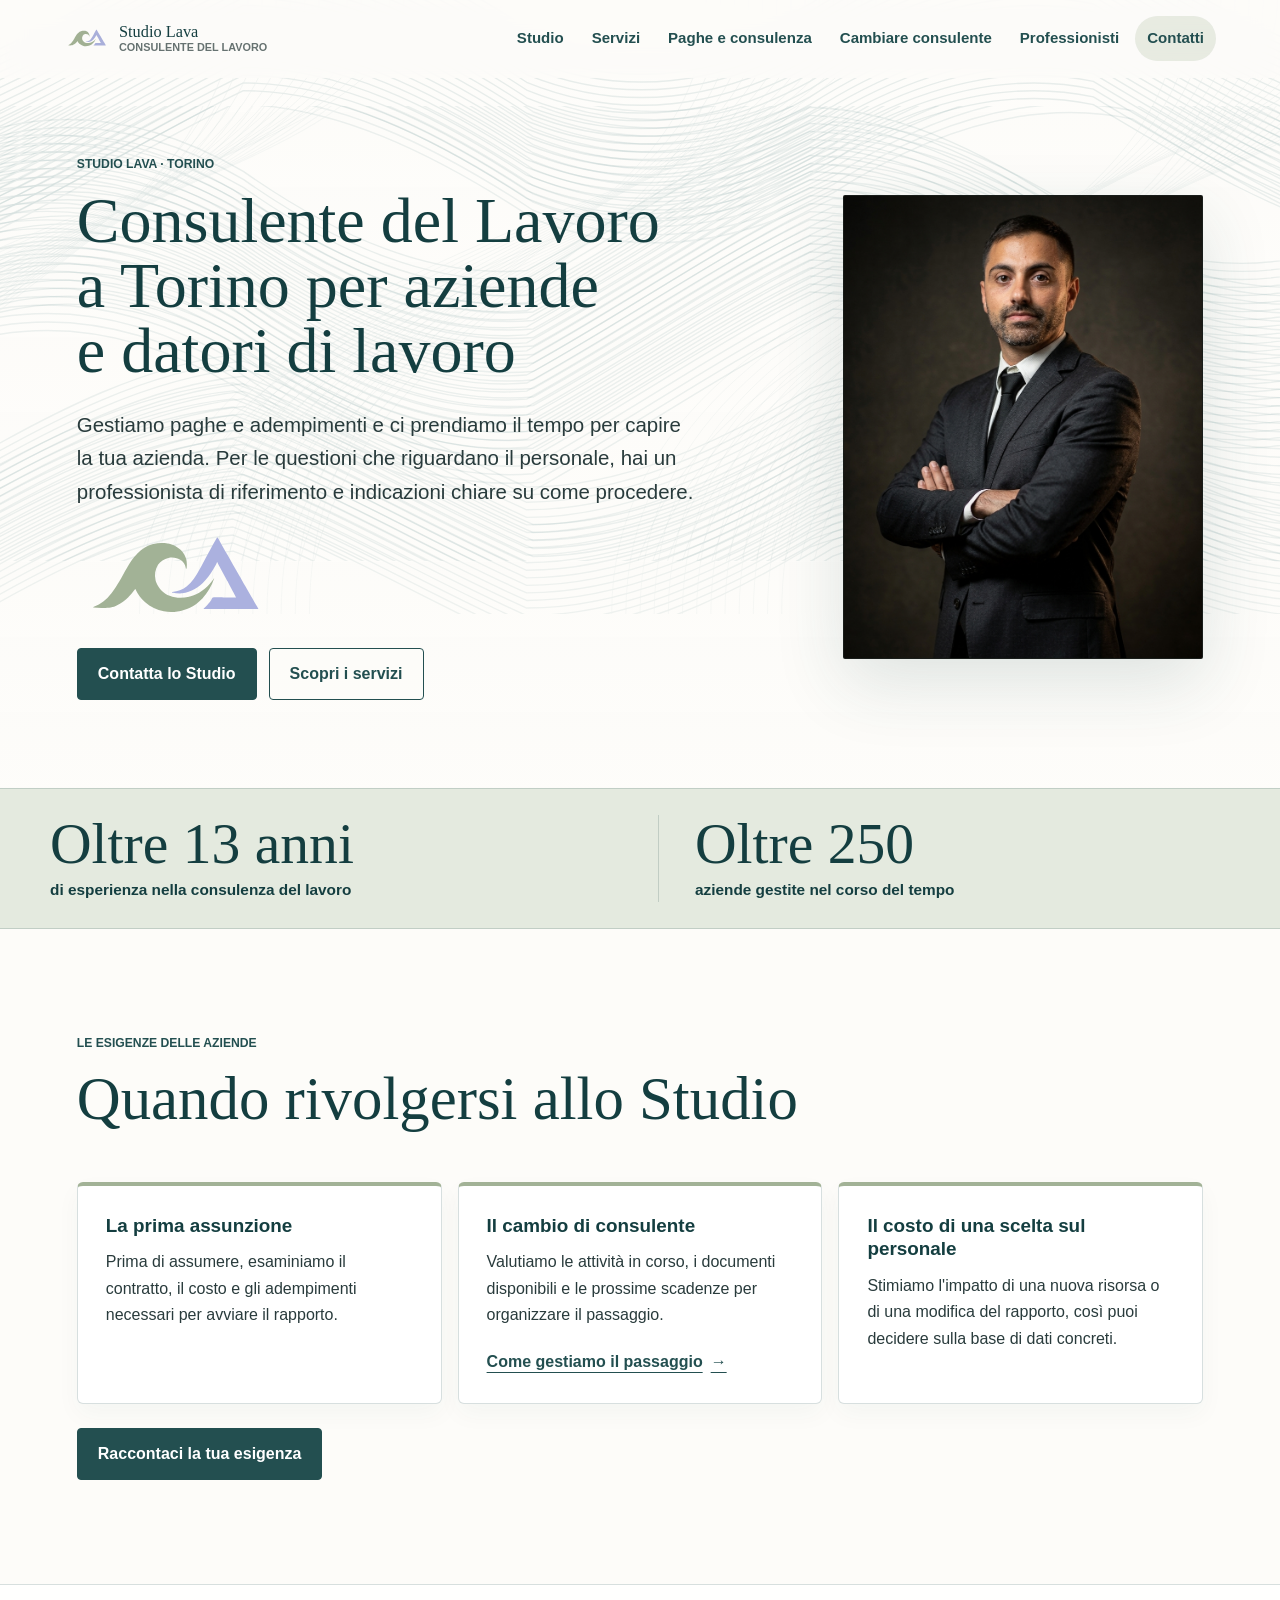
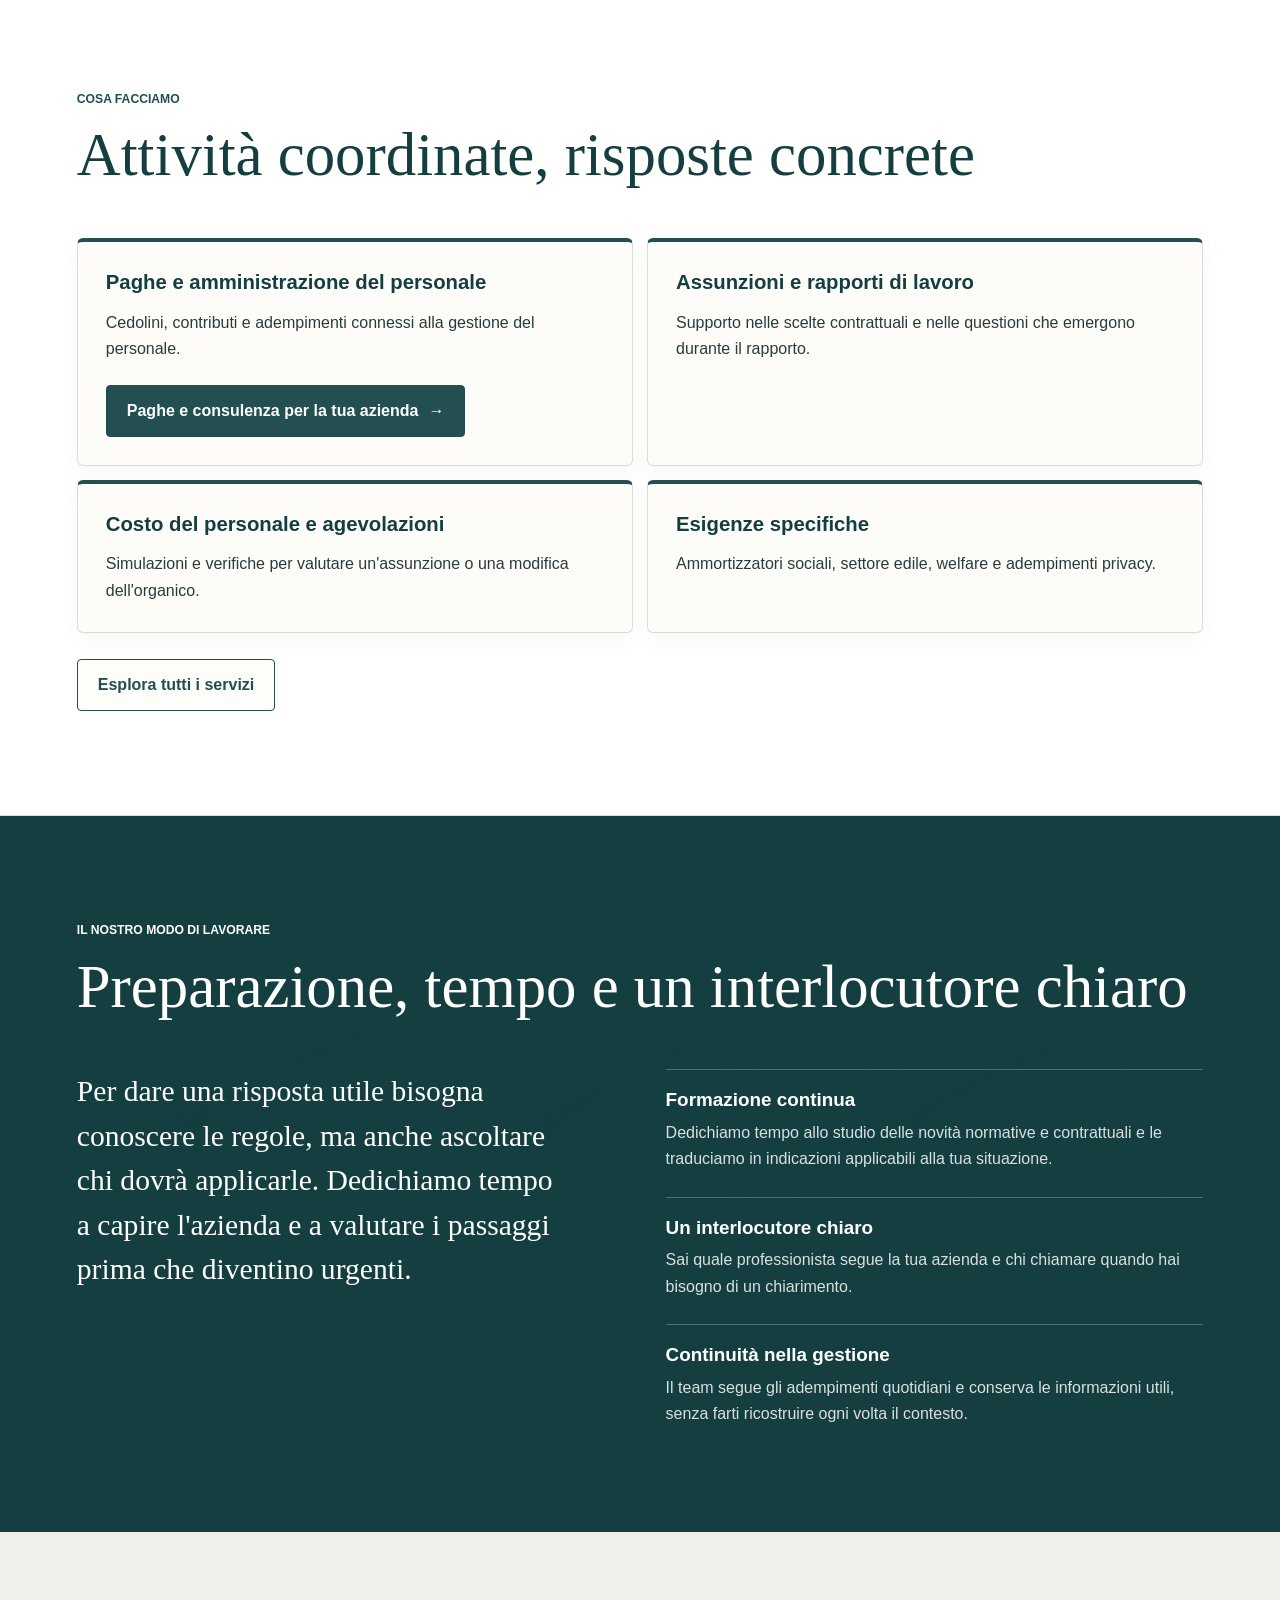
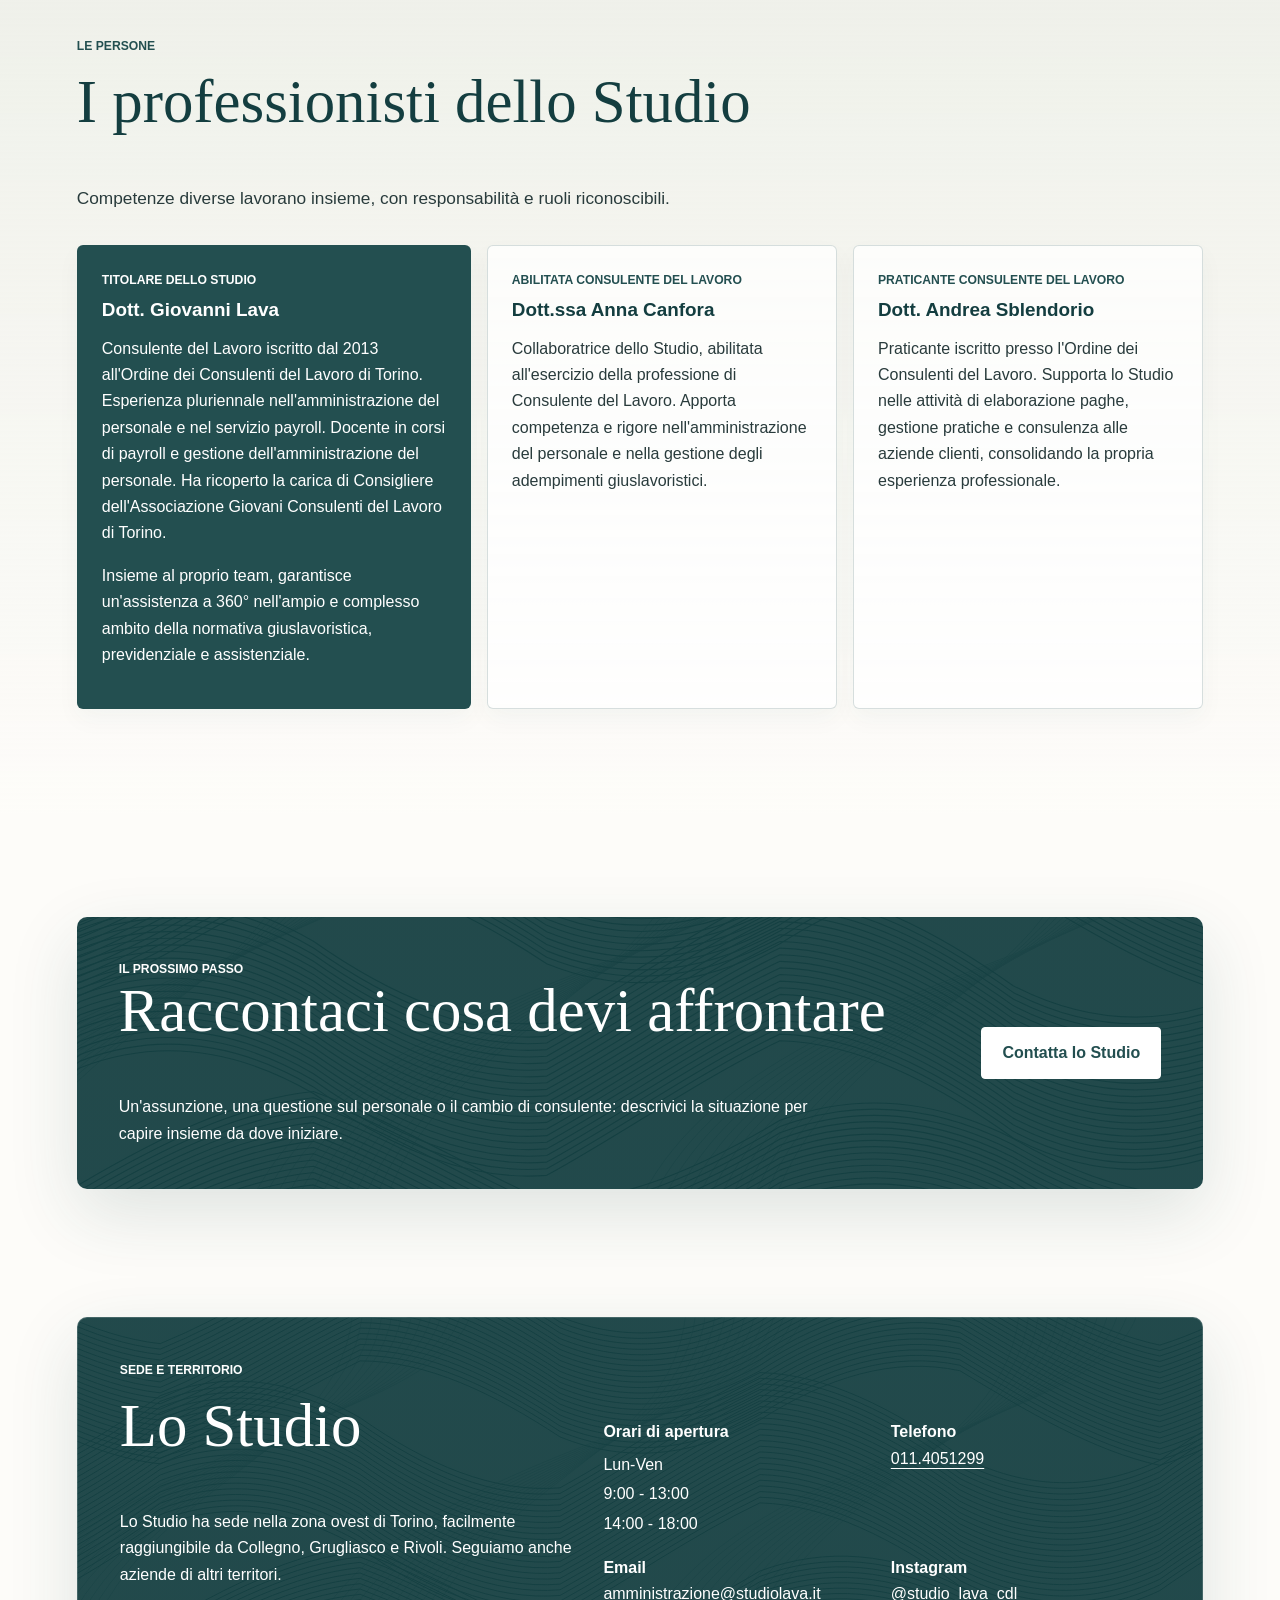
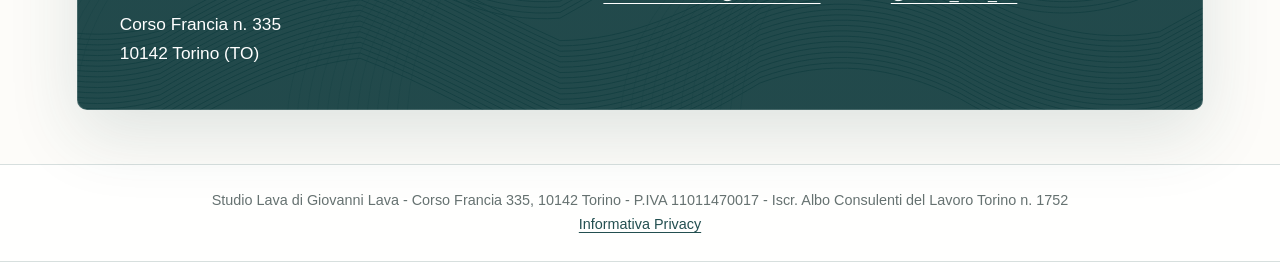
==== commit e1771620: "Rende visibili gli accessi a paghe e consulenza senza limiti territoriali" ====
--- a/index.html
+++ b/index.html
@@ -59,6 +59,7 @@
     <nav class="main-nav" id="main-nav" aria-label="Navigazione principale">
       <a href="#studio">Studio</a>
       <a href="servizi.html">Servizi</a>
+      <a href="elaborazione-paghe-torino.html">Paghe e consulenza</a>
       <a href="cambiare-consulente-del-lavoro.html">Cambiare consulente</a>
       <a href="#professionisti">Professionisti</a>
       <a class="nav-contact" href="#contatti">Contatti</a>
@@ -140,7 +141,7 @@
         <article class="service-group">
           <h3>Paghe e amministrazione del personale</h3>
           <p>Cedolini, contributi e adempimenti connessi alla gestione del personale.</p>
-          <a class="text-link" href="elaborazione-paghe-torino.html">Elaborazione paghe a Torino →</a>
+          <a class="button primary payroll-access" href="elaborazione-paghe-torino.html">Paghe e consulenza per la tua azienda <span aria-hidden="true">→</span></a>
         </article>
         <article class="service-group">
           <h3>Assunzioni e rapporti di lavoro</h3>
--- a/styles.css
+++ b/styles.css
@@ -1603,3 +1603,45 @@
     padding: 0;
   }
 }
+
+
+/* Accessi alla pagina Paghe e consulenza. */
+.payroll-access {
+  gap: 10px;
+  text-align: center;
+  max-width: 100%;
+}
+
+.service-group .payroll-access,
+.service-detail .payroll-access {
+  margin-top: 22px;
+}
+
+.services-overview-hero {
+  padding-top: 48px;
+  padding-bottom: 48px;
+}
+
+.services-overview-hero h1 {
+  font-size: clamp(2.3rem, 6.5vw, 4.8rem);
+}
+
+.services-overview-hero .hero-actions {
+  margin-top: 24px;
+}
+
+.services-location {
+  margin: 18px 0 0;
+  color: var(--ink);
+}
+
+.main-nav a[aria-current="page"]::after {
+  transform: scaleX(1);
+}
+
+@media (min-width: 980px) {
+  .services-overview-hero {
+    padding-top: 64px;
+    padding-bottom: 64px;
+  }
+}
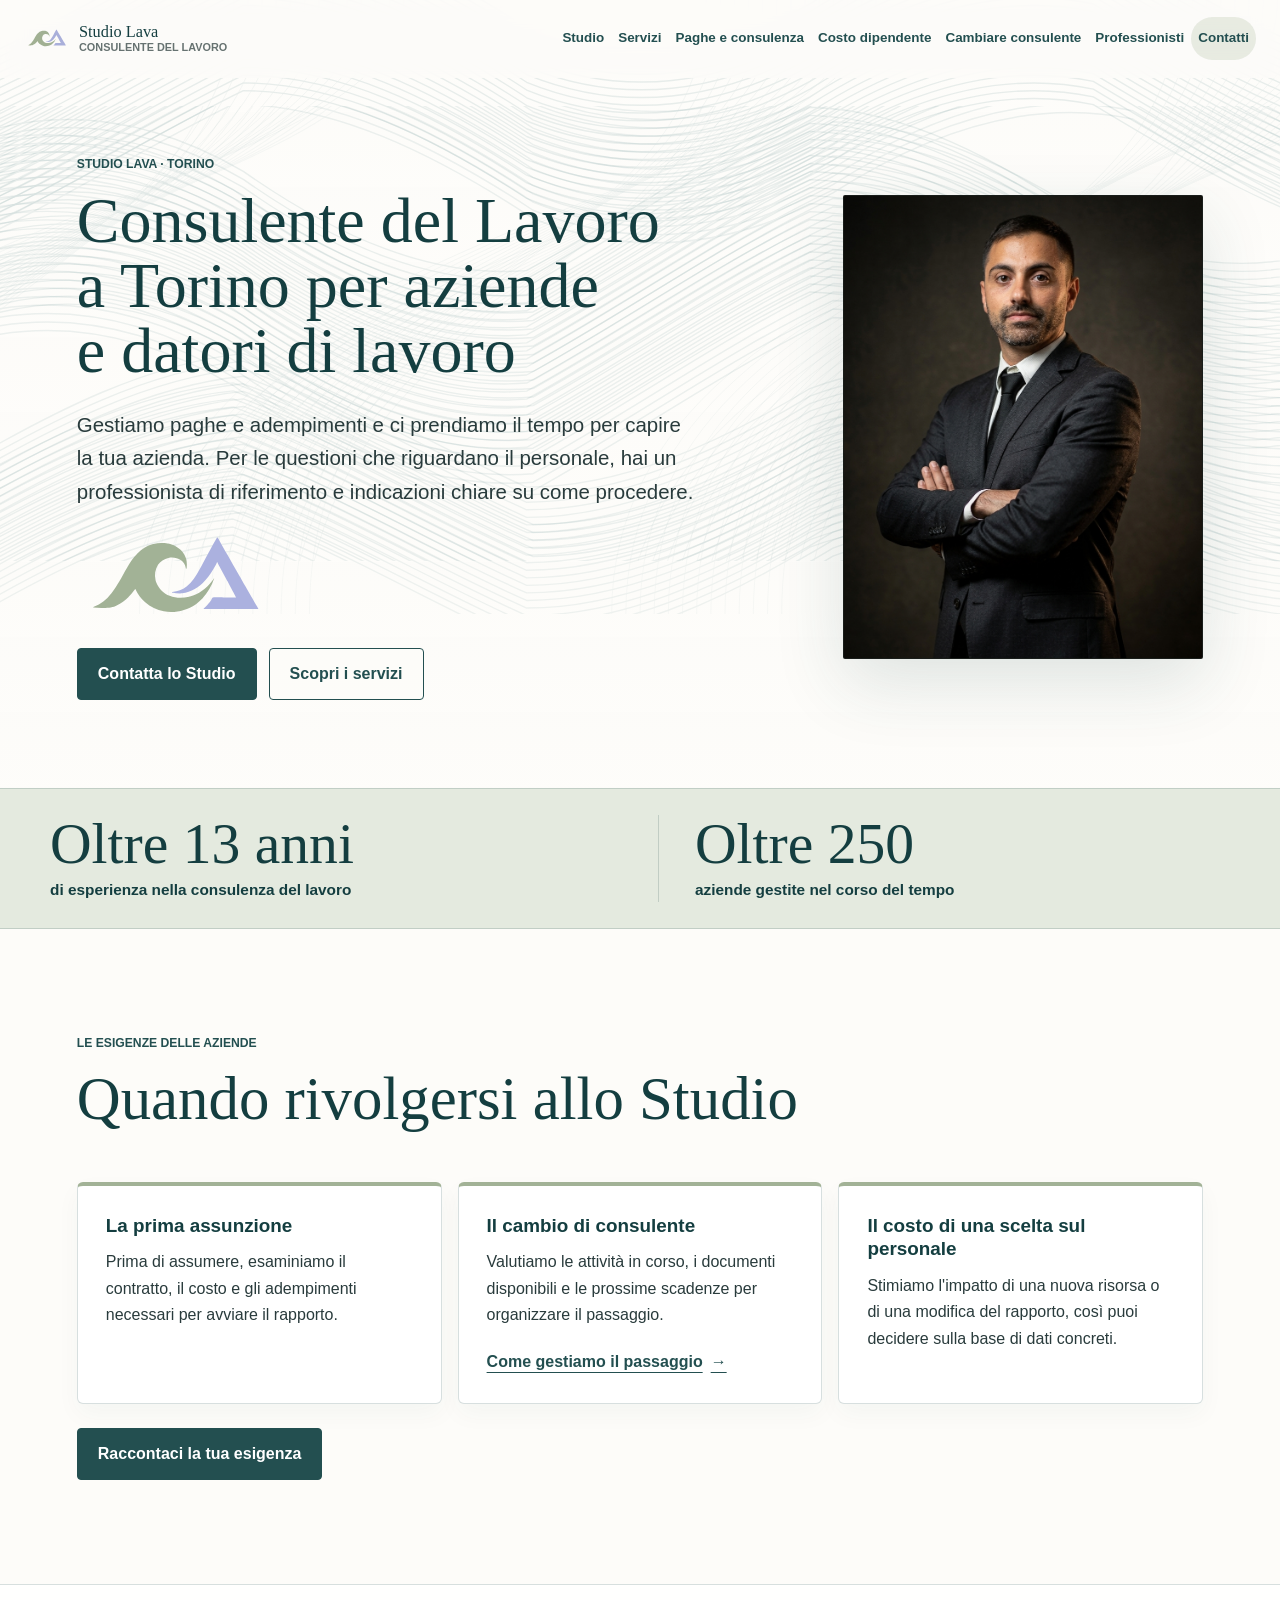
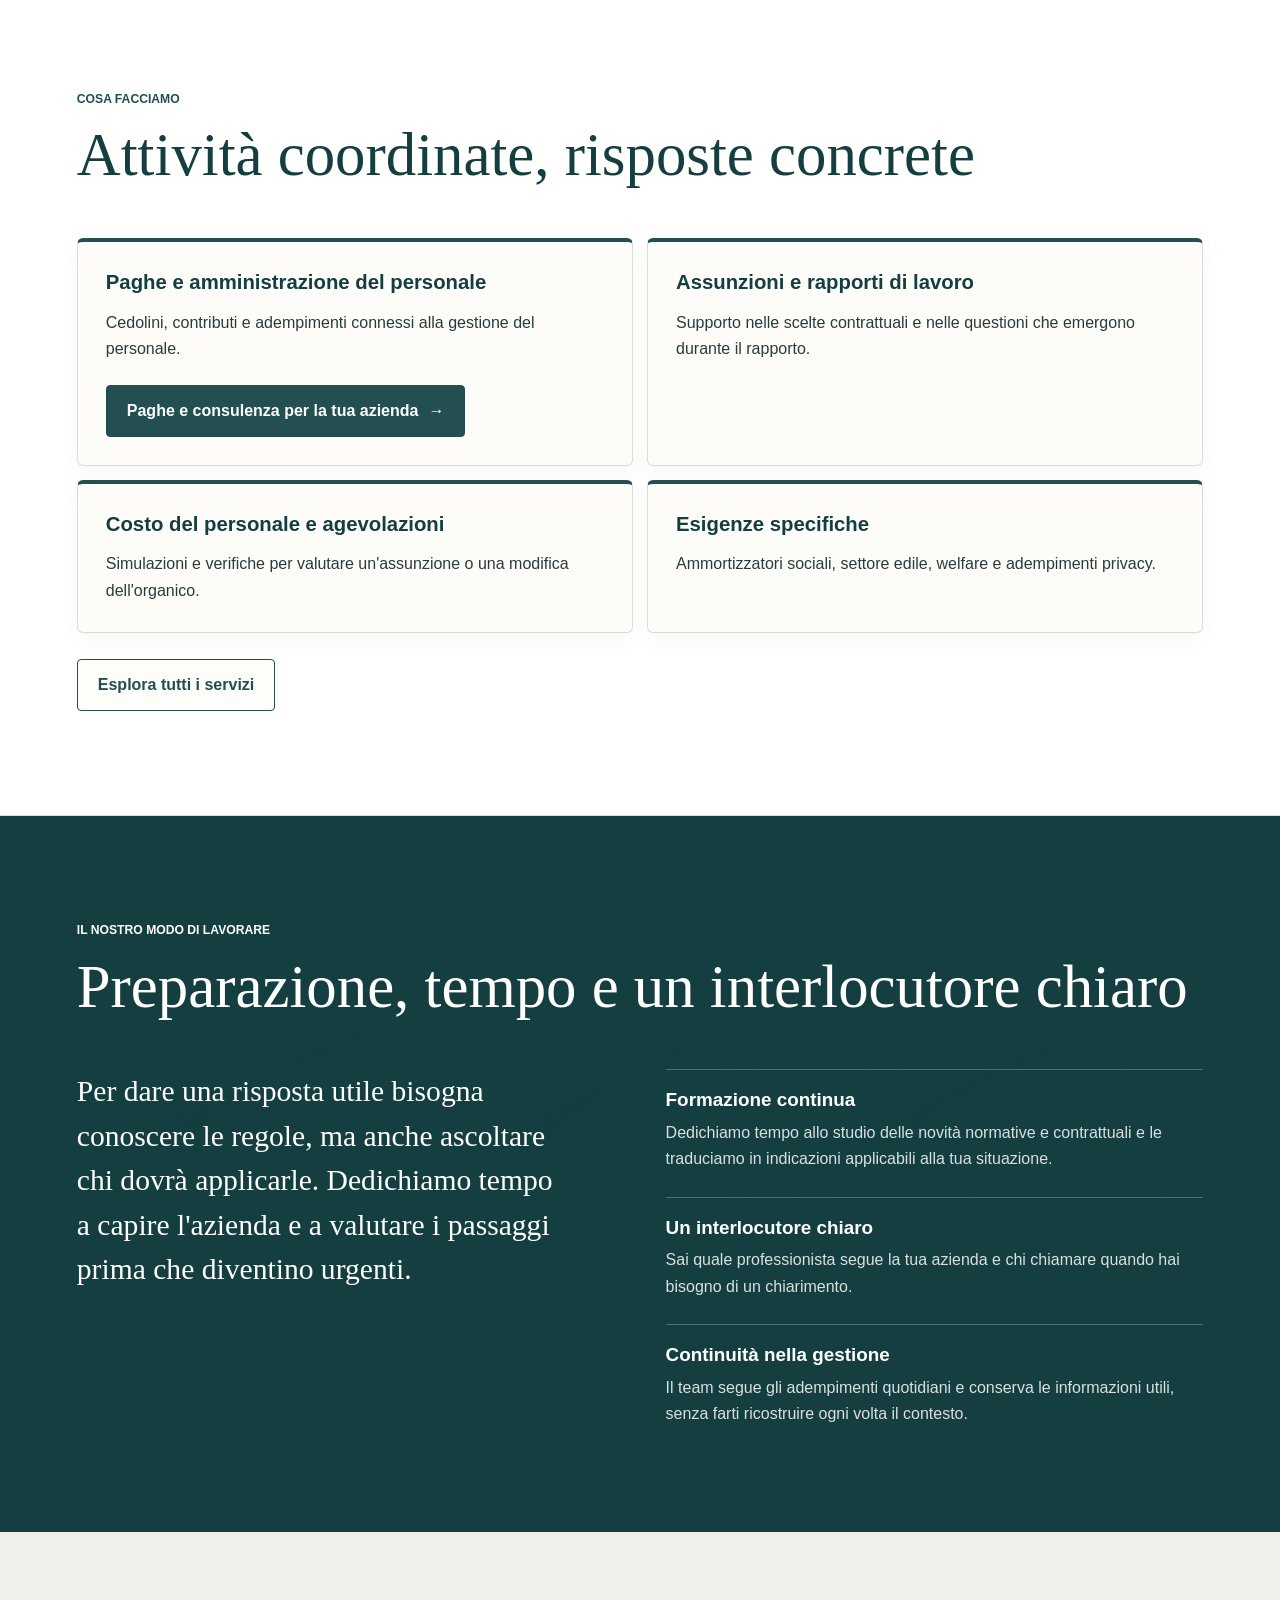
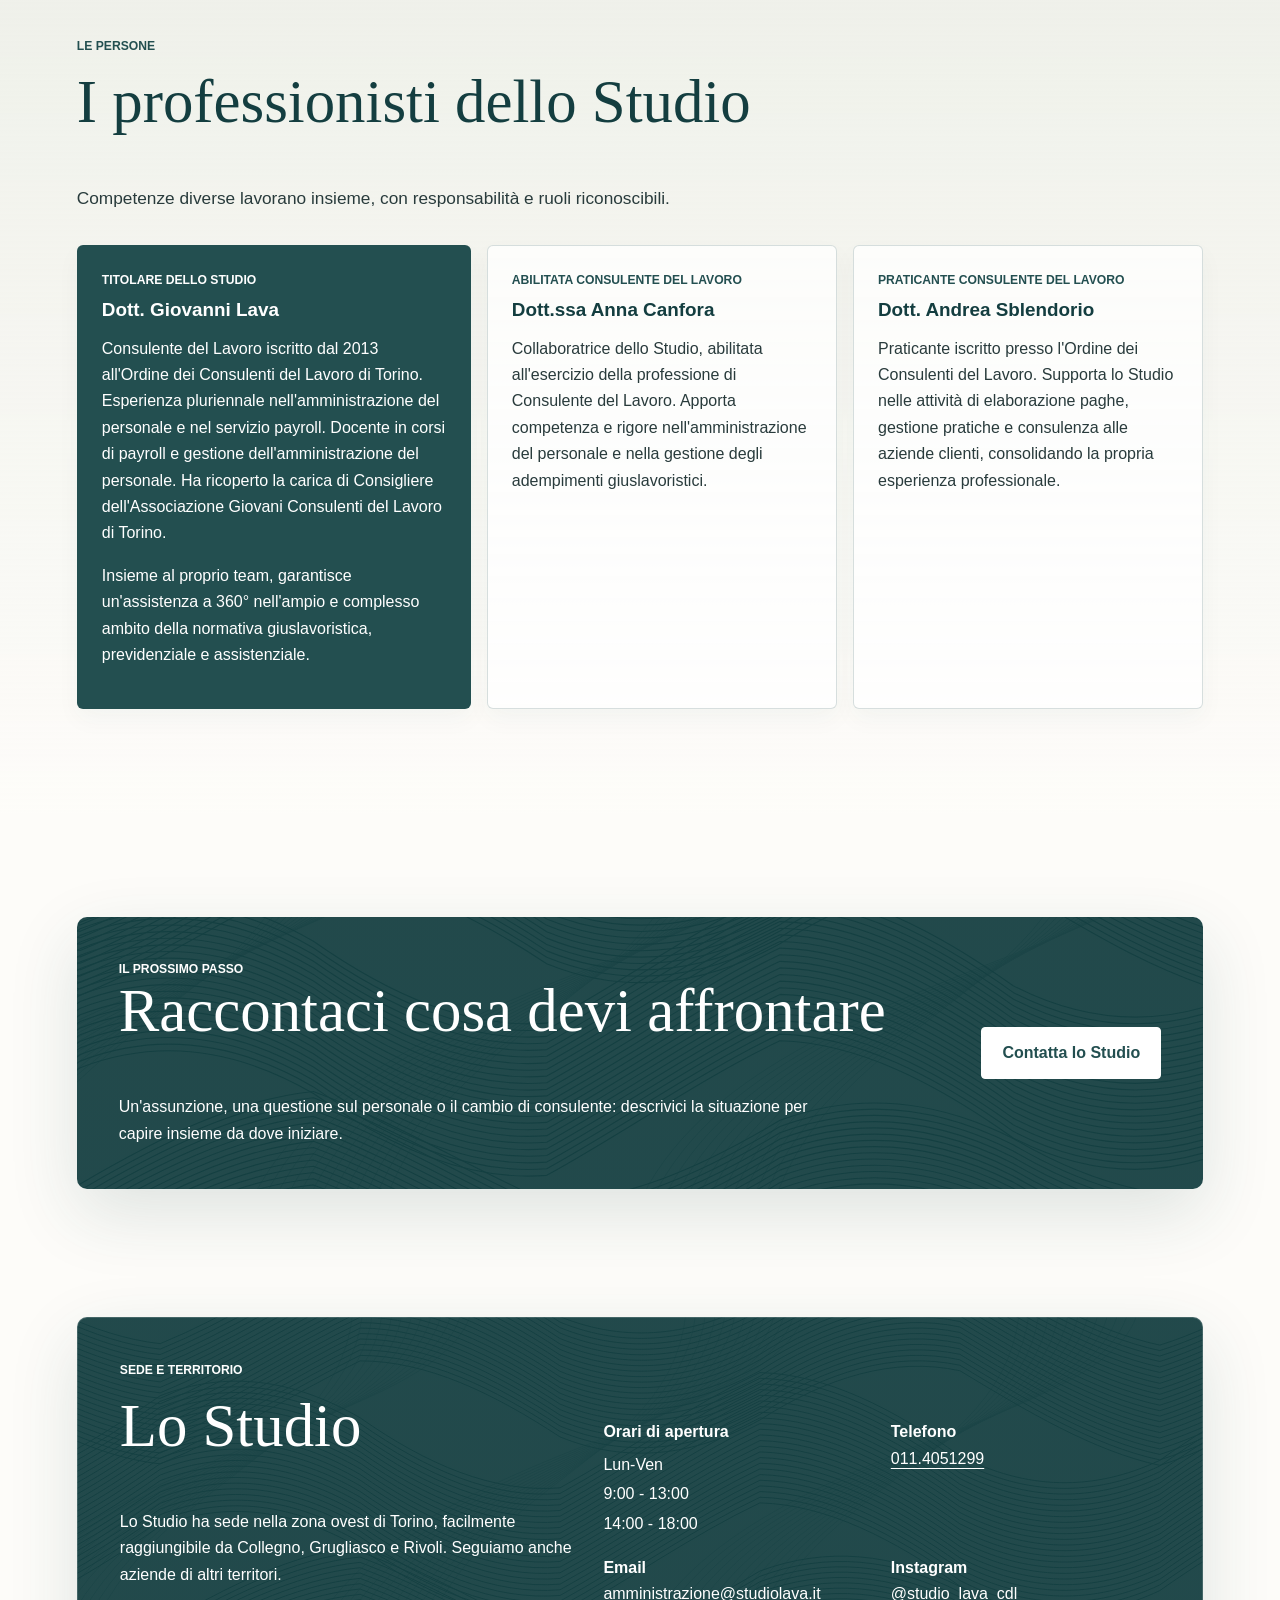
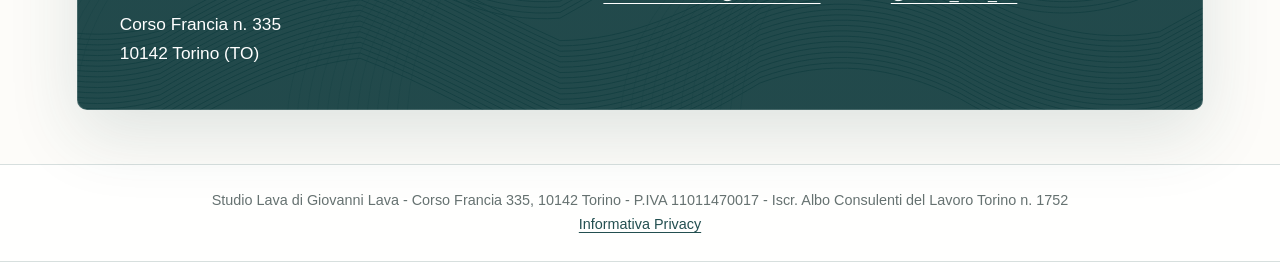
==== commit b7d9cfc4: "Pubblica pagina costo dipendente e aggiorna navigazione e logo" ====
--- a/index.html
+++ b/index.html
@@ -22,7 +22,7 @@
   <meta name="twitter:image:alt" content="Giovanni Lava, Consulente del Lavoro">
   <link rel="icon" type="image/svg+xml" href="/assets/favicon-studio-lava.svg">
   <link rel="icon" href="/favicon-studio-lava.ico" sizes="any">
-  <link rel="stylesheet" href="styles.css">
+  <link rel="stylesheet" href="styles.css?v=20261007-costo-1">
   <script src="script.js" defer></script>
   <script type="application/ld+json">
     {
@@ -60,6 +60,7 @@
       <a href="#studio">Studio</a>
       <a href="servizi.html">Servizi</a>
       <a href="elaborazione-paghe-torino.html">Paghe e consulenza</a>
+      <a href="costo-del-lavoro.html">Costo dipendente</a>
       <a href="cambiare-consulente-del-lavoro.html">Cambiare consulente</a>
       <a href="#professionisti">Professionisti</a>
       <a class="nav-contact" href="#contatti">Contatti</a>
--- a/styles.css
+++ b/styles.css
@@ -1645,3 +1645,11 @@
     padding-bottom: 64px;
   }
 }
+
+/* Navigazione con accesso alla pagina costo del dipendente. */
+@media(min-width:1050px) and (max-width:1350px) {
+  .site-header {padding-inline:24px;gap:10px;}
+  .brand-link {flex-shrink:0;}
+  .main-nav {font-size:.84rem;gap:0;}
+  .main-nav a {padding-inline:7px;}
+}
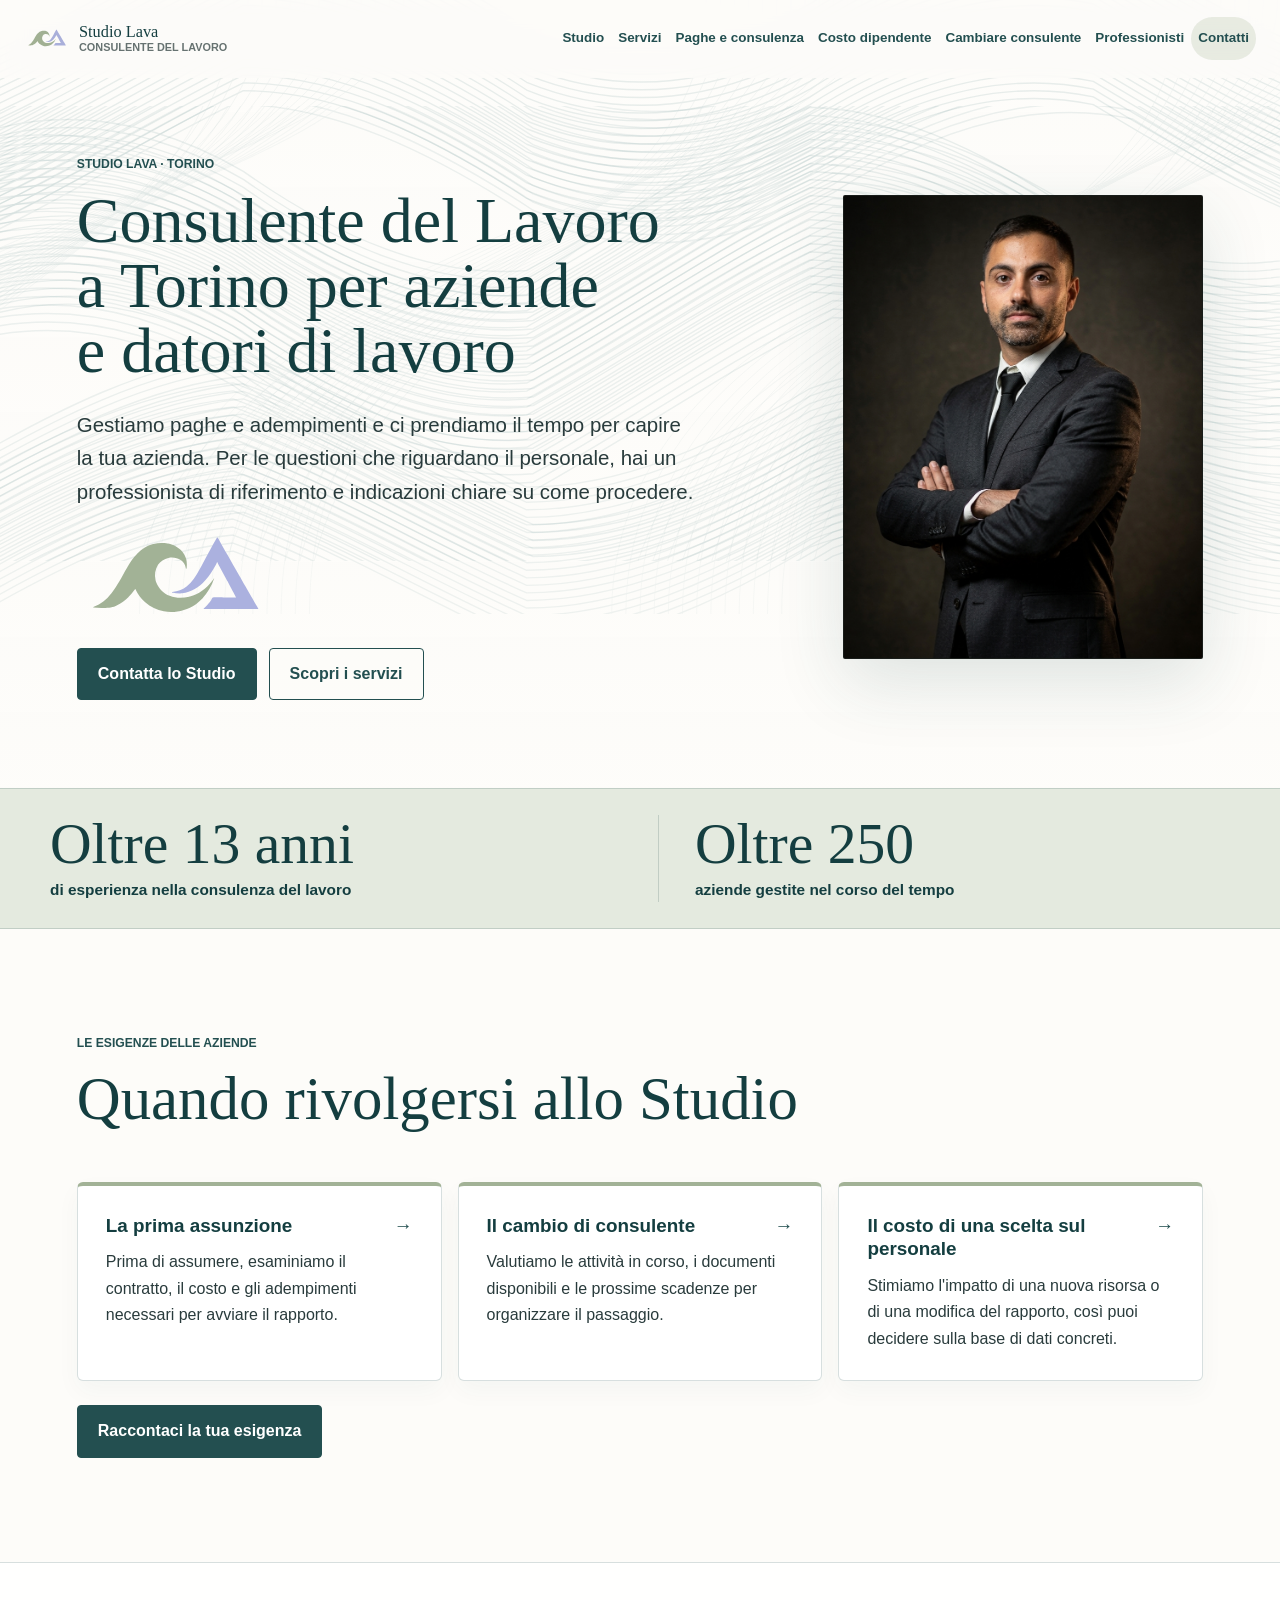
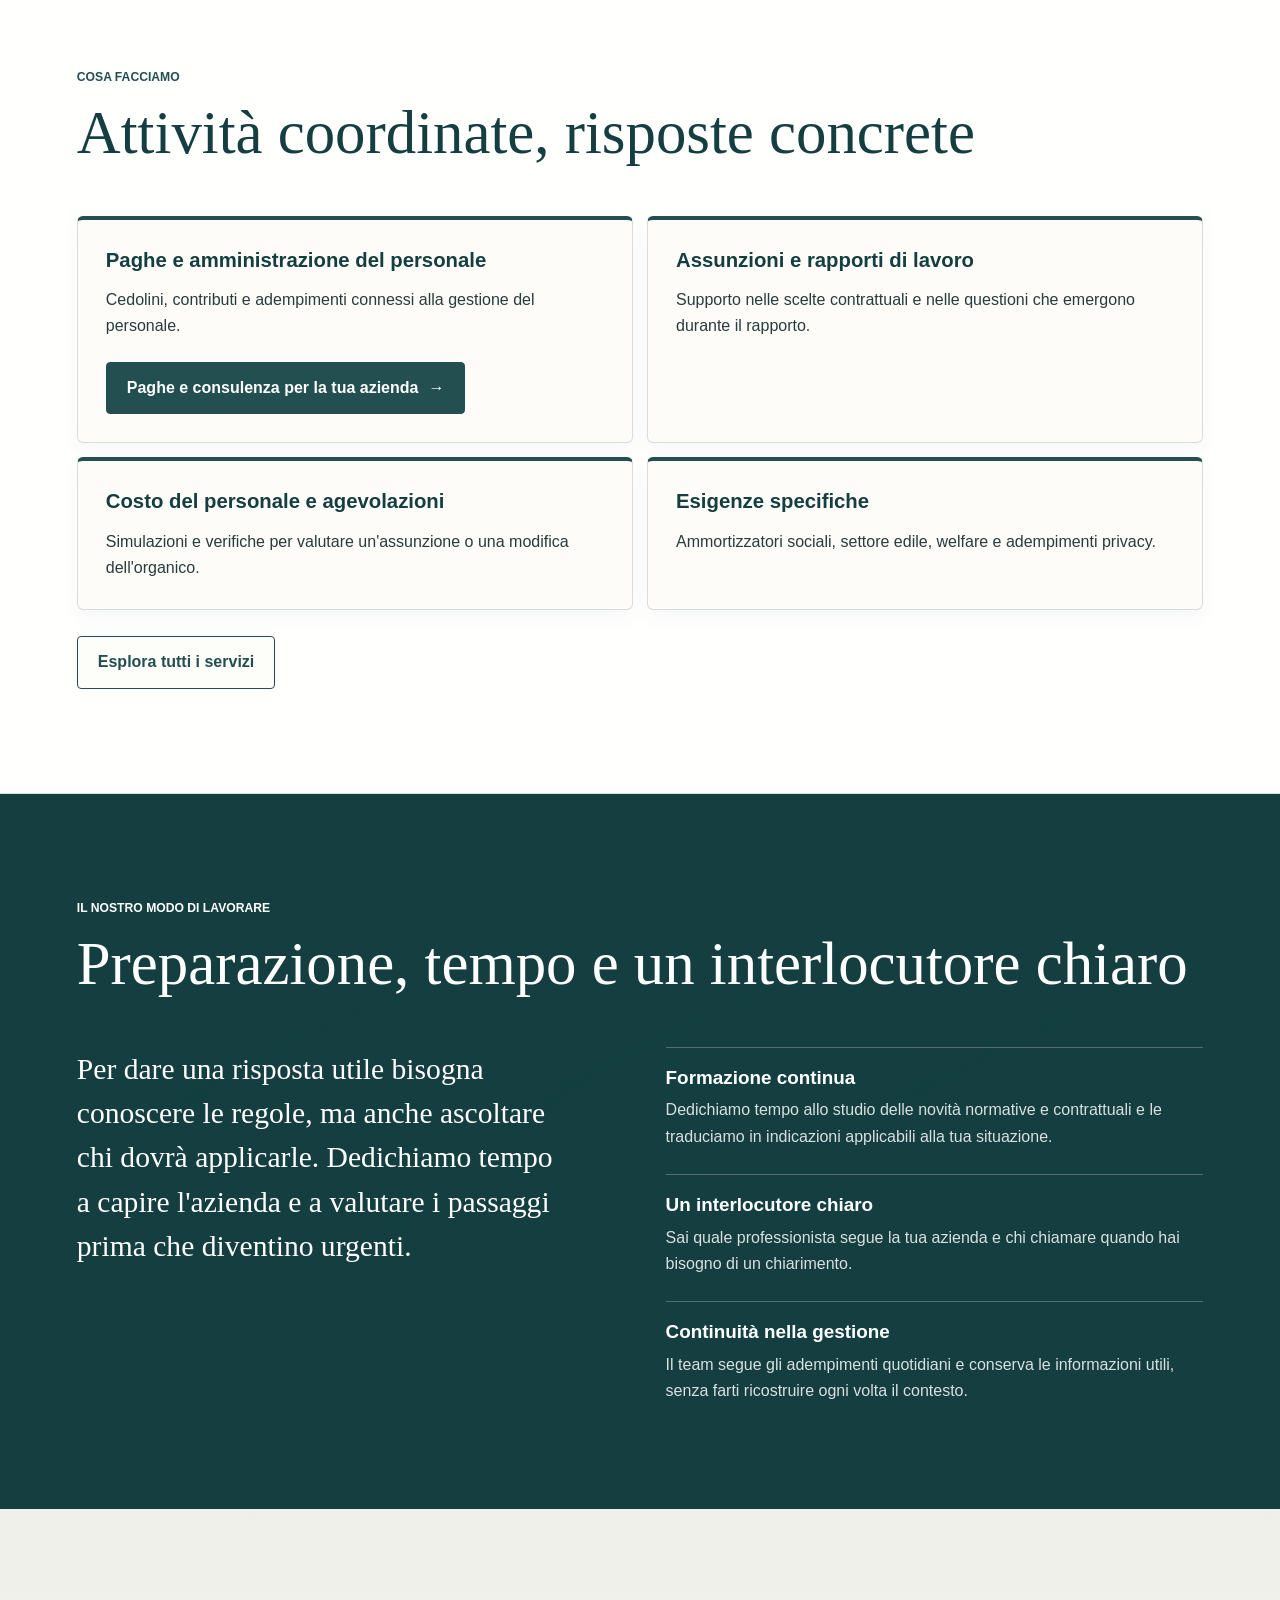
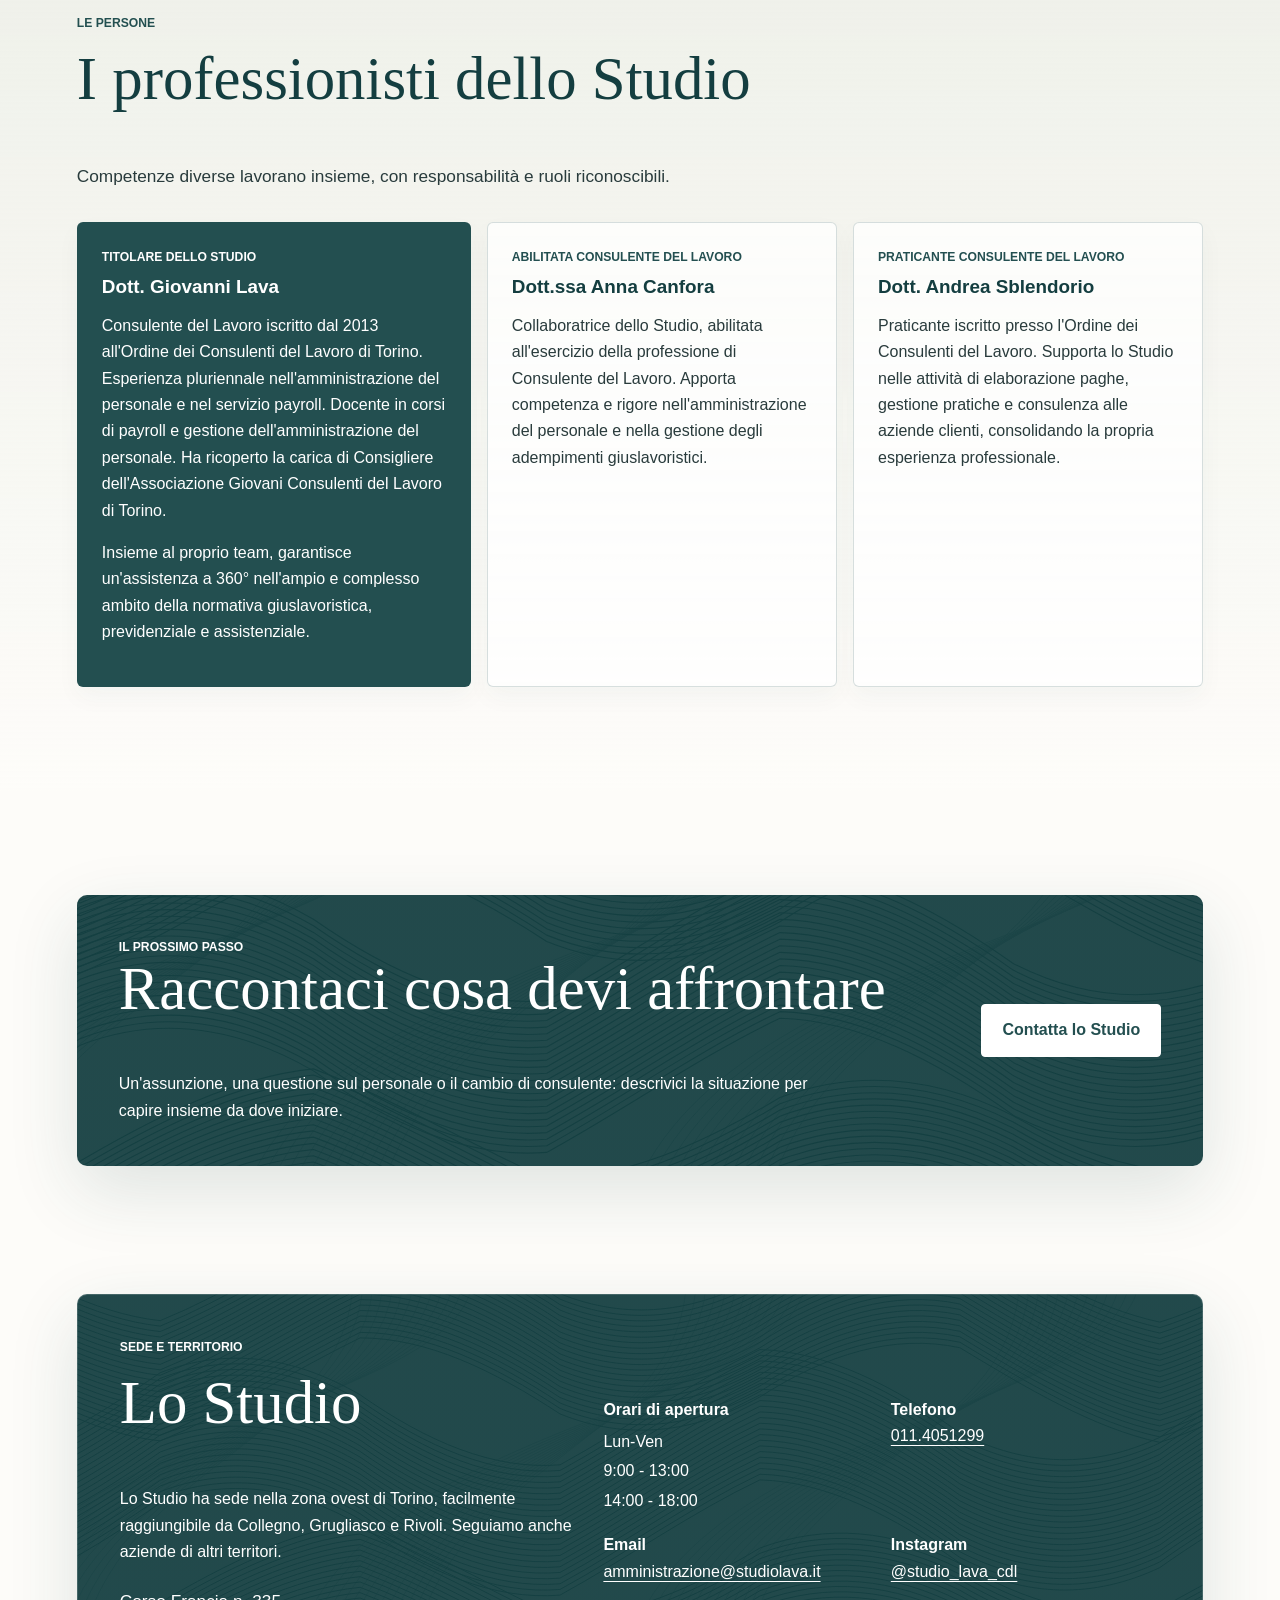
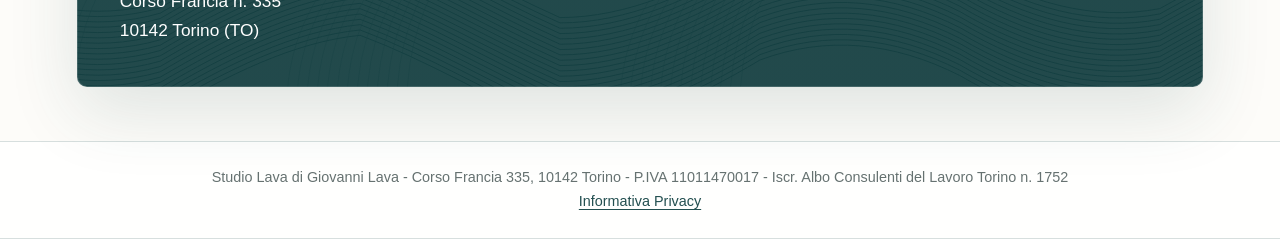
==== commit 6c0e235f: "Rende cliccabili le tre scelte nella home" ====
--- a/index.html
+++ b/index.html
@@ -22,7 +22,7 @@
   <meta name="twitter:image:alt" content="Giovanni Lava, Consulente del Lavoro">
   <link rel="icon" type="image/svg+xml" href="/assets/favicon-studio-lava.svg">
   <link rel="icon" href="/favicon-studio-lava.ico" sizes="any">
-  <link rel="stylesheet" href="styles.css?v=20261007-costo-1">
+  <link rel="stylesheet" href="styles.css?v=20261008-scelte-1">
   <script src="script.js" defer></script>
   <script type="application/ld+json">
     {
@@ -105,28 +105,27 @@
         <h2>Quando rivolgersi allo Studio</h2>
       </div>
       <div class="needs-grid">
-        <article class="need-card">
-          <h3>La prima assunzione</h3>
+        <a class="need-card" href="elaborazione-paghe-torino.html">
+          <h3>La prima assunzione <span class="need-card-arrow" aria-hidden="true">→</span></h3>
           <p>
             Prima di assumere, esaminiamo il contratto, il costo e gli adempimenti
             necessari per avviare il rapporto.
           </p>
-        </article>
-        <article class="need-card">
-          <h3>Il cambio di consulente</h3>
+        </a>
+        <a class="need-card" href="cambiare-consulente-del-lavoro.html">
+          <h3>Il cambio di consulente <span class="need-card-arrow" aria-hidden="true">→</span></h3>
           <p>
             Valutiamo le attività in corso, i documenti disponibili e le prossime
             scadenze per organizzare il passaggio.
           </p>
-          <a class="text-link" href="cambiare-consulente-del-lavoro.html">Come gestiamo il passaggio <span aria-hidden="true">→</span></a>
-        </article>
-        <article class="need-card">
-          <h3>Il costo di una scelta sul personale</h3>
+        </a>
+        <a class="need-card" href="costo-del-lavoro.html">
+          <h3>Il costo di una scelta sul personale <span class="need-card-arrow" aria-hidden="true">→</span></h3>
           <p>
             Stimiamo l'impatto di una nuova risorsa o di una modifica del rapporto,
             così puoi decidere sulla base di dati concreti.
           </p>
-        </article>
+        </a>
       </div>
       <div class="needs-actions">
         <button class="button primary" type="button" data-contact-open>Raccontaci la tua esigenza</button>
--- a/styles.css
+++ b/styles.css
@@ -1324,6 +1324,39 @@
   flex: 1;
 }
 
+a.need-card {
+  color: inherit;
+  text-decoration: none;
+}
+
+a.need-card h3 {
+  display: flex;
+  justify-content: space-between;
+  align-items: flex-start;
+  gap: 14px;
+}
+
+.need-card-arrow {
+  flex-shrink: 0;
+  color: var(--ink);
+}
+
+a.need-card:hover {
+  border-color: var(--sage);
+  background: var(--ivory);
+}
+
+a.need-card:hover h3,
+a.need-card:focus-visible h3 {
+  text-decoration: underline;
+  text-underline-offset: 4px;
+}
+
+a.need-card:focus-visible {
+  outline: 3px solid var(--ink);
+  outline-offset: 4px;
+}
+
 .text-link {
   display: inline-flex;
   align-items: center;
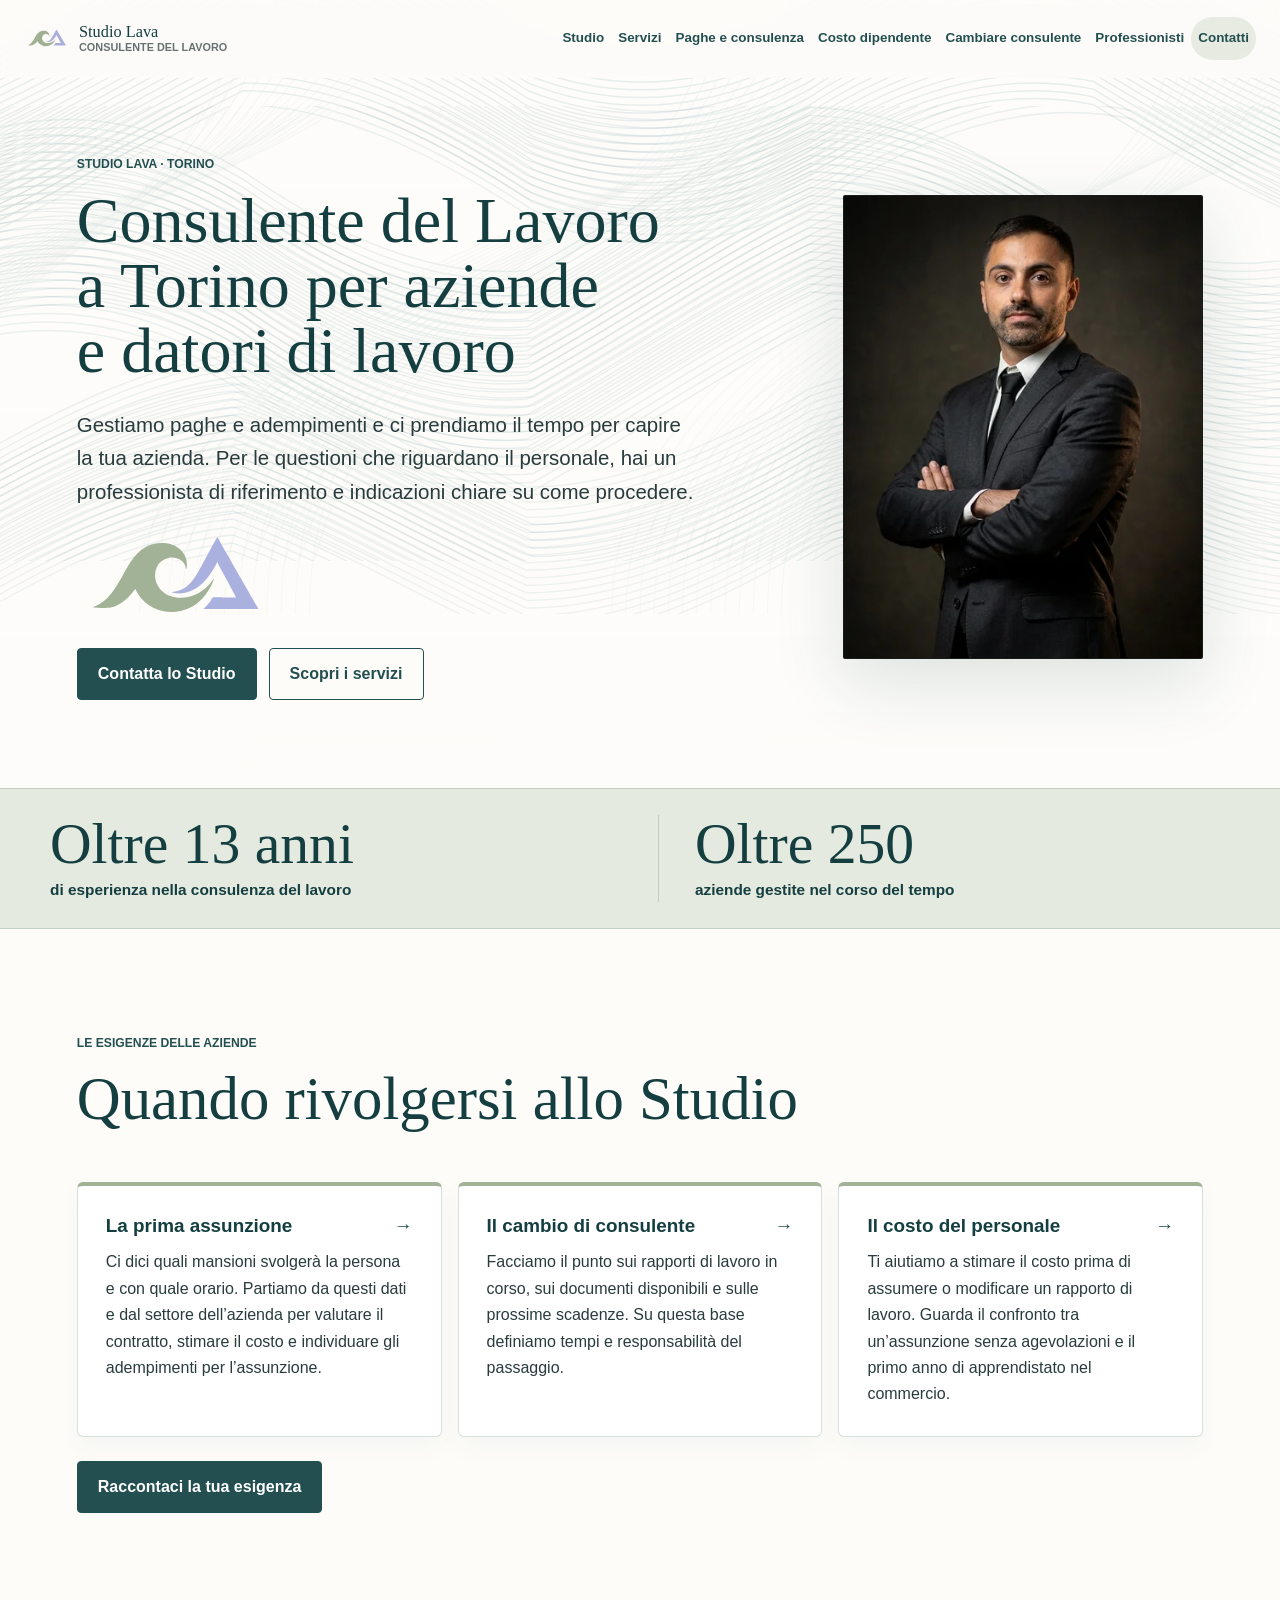
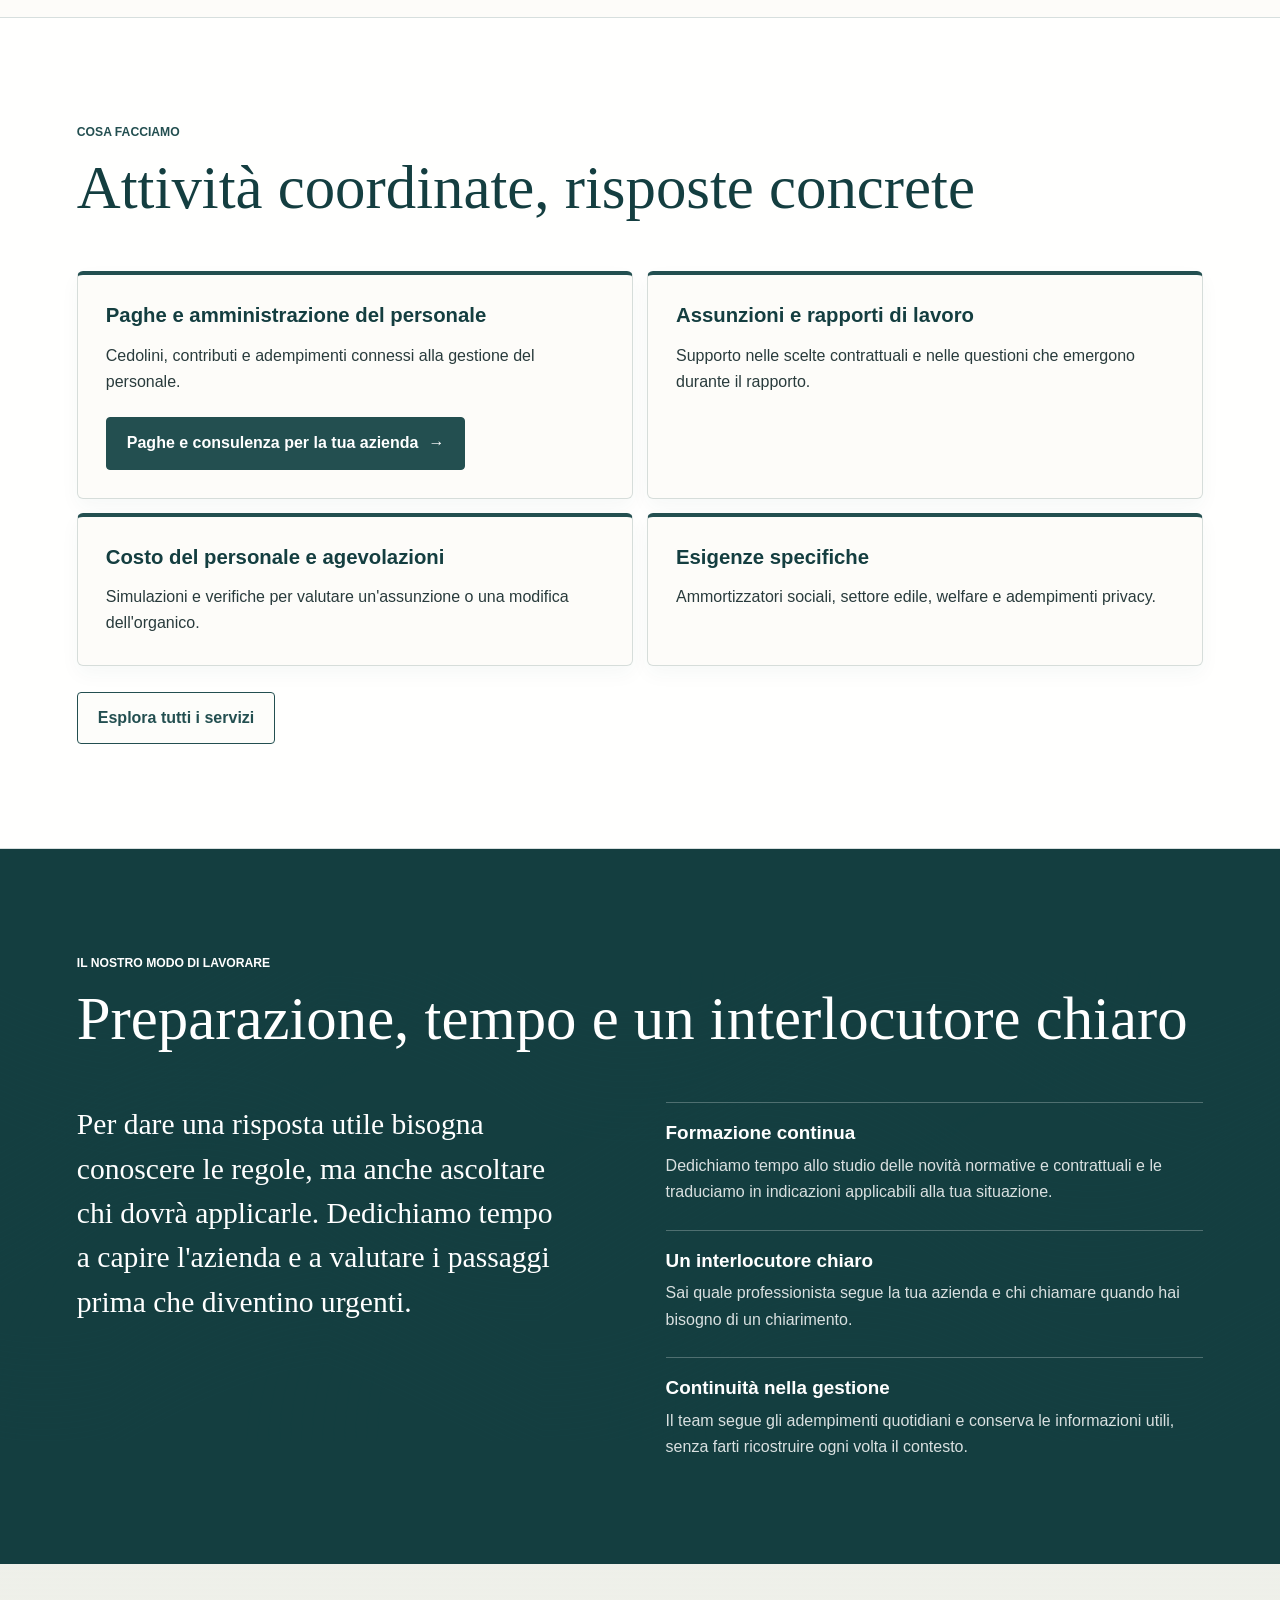
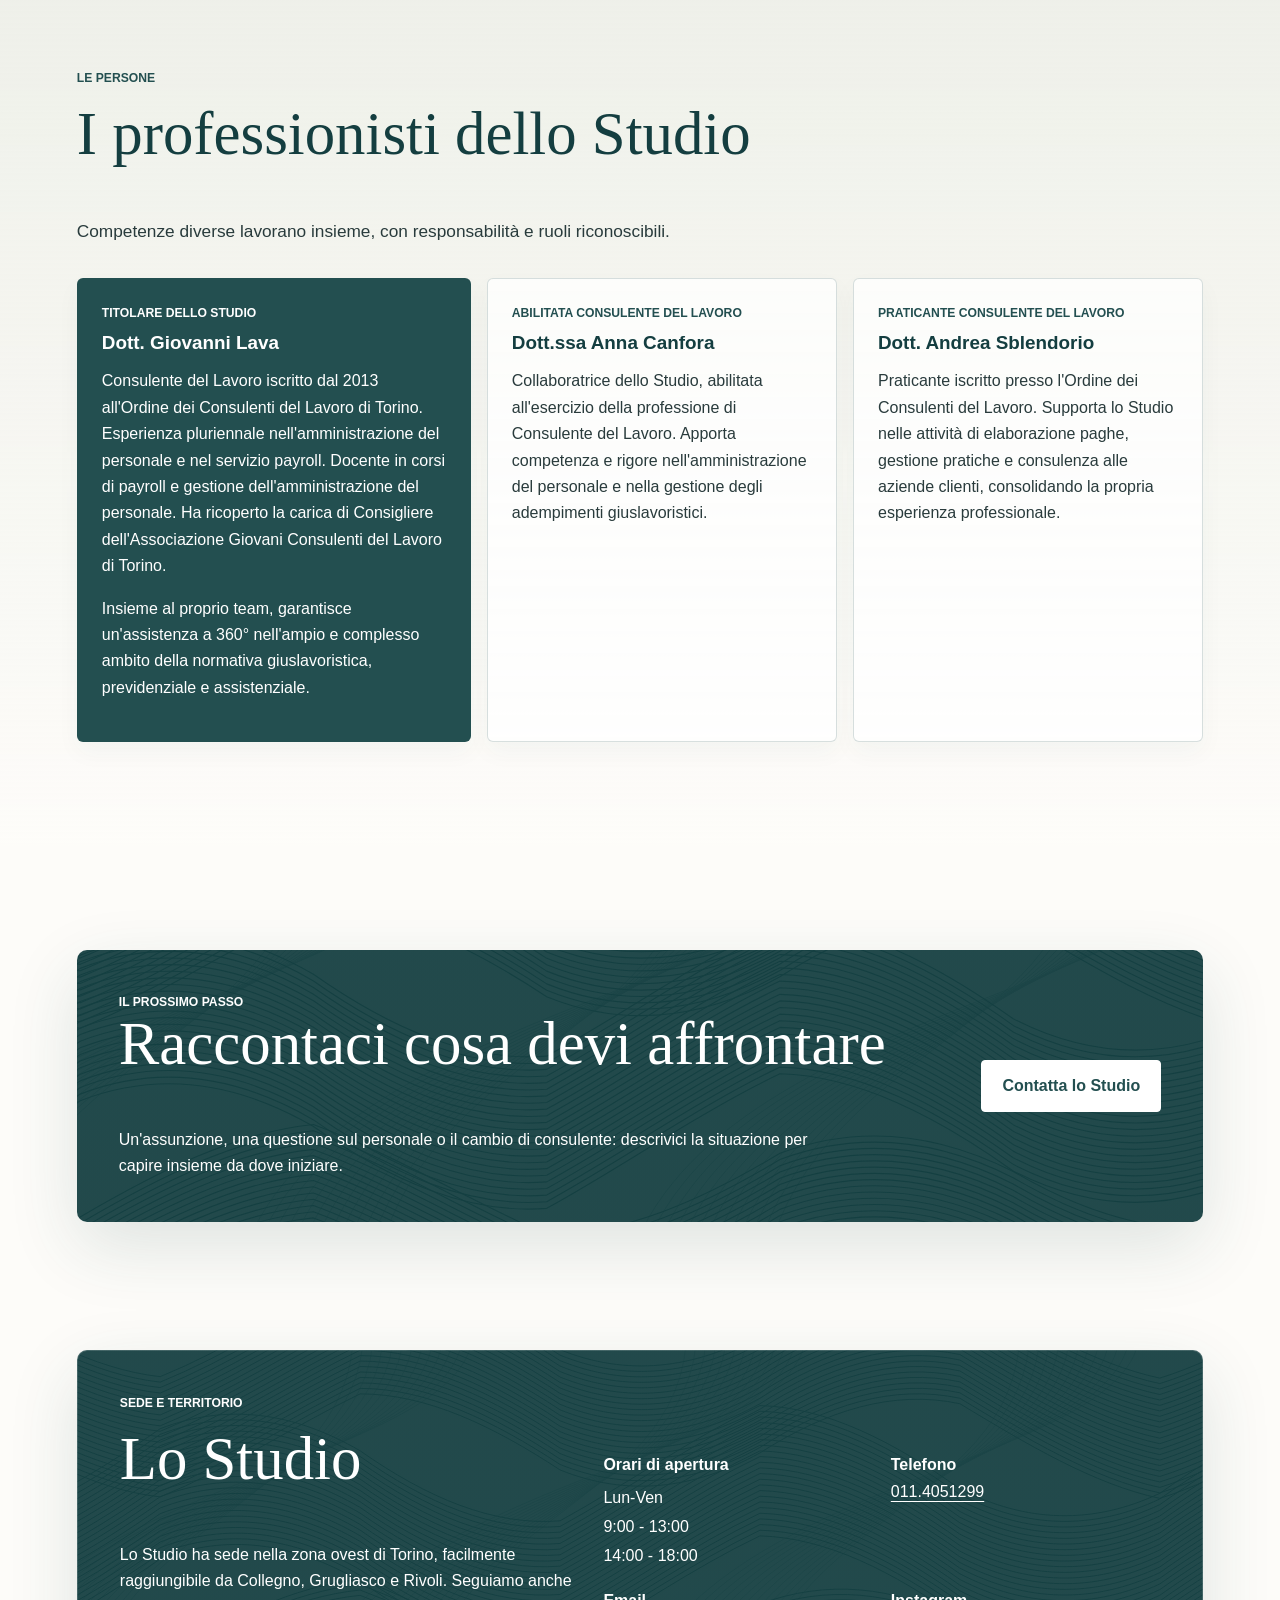
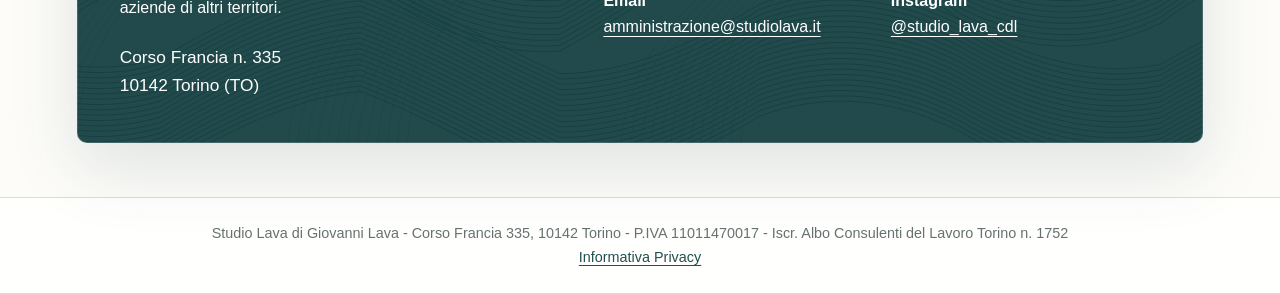
==== commit ad0c554c: "Revise homepage service cards and optimize portrait" ====
--- a/index.html
+++ b/index.html
@@ -22,26 +22,59 @@
   <meta name="twitter:image:alt" content="Giovanni Lava, Consulente del Lavoro">
   <link rel="icon" type="image/svg+xml" href="/assets/favicon-studio-lava.svg">
   <link rel="icon" href="/favicon-studio-lava.ico" sizes="any">
-  <link rel="stylesheet" href="styles.css?v=20261008-scelte-1">
+  <link rel="stylesheet" href="styles.css?v=20261008-tecnica-1">
   <script src="script.js" defer></script>
   <script type="application/ld+json">
+{
+  "@context": "https://schema.org",
+  "@type": "LocalBusiness",
+  "@id": "https://www.studiolava.it/#studio",
+  "name": "Studio Lava di Giovanni Lava",
+  "url": "https://www.studiolava.it/",
+  "description": "Studio Lava, Consulente del Lavoro a Torino: gestione del personale, paghe e consulenza per aziende con un riferimento professionale diretto.",
+  "address": {
+    "@type": "PostalAddress",
+    "streetAddress": "Corso Francia 335",
+    "postalCode": "10142",
+    "addressLocality": "Torino",
+    "addressRegion": "TO",
+    "addressCountry": "IT"
+  },
+  "telephone": "+390114051299",
+  "email": "amministrazione@studiolava.it",
+  "taxID": "11011470017",
+  "logo": "https://www.studiolava.it/assets/logo-definitivo-vettoriale-trasparente.svg",
+  "image": "https://www.studiolava.it/assets/giovanni-lava-professionale.png",
+  "sameAs": [
+    "https://www.instagram.com/studio_lava_cdl/"
+  ],
+  "openingHoursSpecification": [
     {
-      "@context": "https://schema.org",
-      "@type": "ProfessionalService",
-      "name": "Studio Lava di Giovanni Lava",
-      "url": "https://www.studiolava.it/",
-      "address": {
-        "@type": "PostalAddress",
-        "streetAddress": "Corso Francia 335",
-        "postalCode": "10142",
-        "addressLocality": "Torino",
-        "addressRegion": "TO",
-        "addressCountry": "IT"
-      },
-      "telephone": "+390114051299",
-      "email": "amministrazione@studiolava.it",
-      "taxID": "11011470017"
+      "@type": "OpeningHoursSpecification",
+      "dayOfWeek": [
+        "Monday",
+        "Tuesday",
+        "Wednesday",
+        "Thursday",
+        "Friday"
+      ],
+      "opens": "09:00",
+      "closes": "13:00"
+    },
+    {
+      "@type": "OpeningHoursSpecification",
+      "dayOfWeek": [
+        "Monday",
+        "Tuesday",
+        "Wednesday",
+        "Thursday",
+        "Friday"
+      ],
+      "opens": "14:00",
+      "closes": "18:00"
     }
+  ]
+}
   </script>
 </head>
 <body>
@@ -49,7 +82,7 @@
 
   <header class="site-header">
     <a class="brand-link" href="#home" aria-label="Studio Lava - pagina iniziale">
-      <img src="assets/logo-definitivo-vettoriale-trasparente.svg" alt="" aria-hidden="true">
+      <img src="assets/logo-definitivo-vettoriale-trasparente.svg" alt="" aria-hidden="true" width="900" height="440">
       <span>
         <strong>Studio Lava</strong>
         <small>Consulente del Lavoro</small>
@@ -78,7 +111,7 @@
           e indicazioni chiare su come procedere.
         </p>
         <div class="hero-brand-mark" aria-hidden="true">
-          <img src="assets/logo-definitivo-vettoriale-trasparente.svg" alt="">
+          <img src="assets/logo-definitivo-vettoriale-trasparente.svg" alt="" width="900" height="440">
         </div>
         <div class="hero-actions" aria-label="Azioni principali">
           <button class="button primary" type="button" data-contact-open>Contatta lo Studio</button>
@@ -87,7 +120,13 @@
       </div>
       <div class="hero-media" aria-label="Dott. Giovanni Lava">
         <figure class="hero-portrait">
-          <img src="assets/giovanni-lava-professionale.png" alt="Dott. Giovanni Lava, Consulente del Lavoro">
+          <img
+            src="assets/giovanni-lava-professionale-842.webp"
+            srcset="assets/giovanni-lava-professionale-420.webp 420w, assets/giovanni-lava-professionale-842.webp 842w"
+            sizes="(min-width: 980px) 360px, (min-width: 446px) 410px, calc(100vw - 36px)"
+            alt="Dott. Giovanni Lava, Consulente del Lavoro"
+            width="842" height="1169" fetchpriority="high" decoding="async"
+          >
         </figure>
       </div>
     </section>
@@ -108,22 +147,25 @@
         <a class="need-card" href="elaborazione-paghe-torino.html">
           <h3>La prima assunzione <span class="need-card-arrow" aria-hidden="true">→</span></h3>
           <p>
-            Prima di assumere, esaminiamo il contratto, il costo e gli adempimenti
-            necessari per avviare il rapporto.
+            Ci dici quali mansioni svolgerà la persona e con quale orario.
+            Partiamo da questi dati e dal settore dell’azienda per valutare il contratto,
+            stimare il costo e individuare gli adempimenti per l’assunzione.
           </p>
         </a>
         <a class="need-card" href="cambiare-consulente-del-lavoro.html">
           <h3>Il cambio di consulente <span class="need-card-arrow" aria-hidden="true">→</span></h3>
           <p>
-            Valutiamo le attività in corso, i documenti disponibili e le prossime
-            scadenze per organizzare il passaggio.
+            Facciamo il punto sui rapporti di lavoro in corso, sui documenti disponibili
+            e sulle prossime scadenze. Su questa base definiamo tempi e responsabilità
+            del passaggio.
           </p>
         </a>
-        <a class="need-card" href="costo-del-lavoro.html">
-          <h3>Il costo di una scelta sul personale <span class="need-card-arrow" aria-hidden="true">→</span></h3>
-          <p>
-            Stimiamo l'impatto di una nuova risorsa o di una modifica del rapporto,
-            così puoi decidere sulla base di dati concreti.
+        <a class="need-card" href="costo-del-lavoro.html#esempio">
+          <h3>Il costo del personale <span class="need-card-arrow" aria-hidden="true">→</span></h3>
+          <p>
+            Ti aiutiamo a stimare il costo prima di assumere o modificare un rapporto di lavoro.
+            Guarda il confronto tra un’assunzione senza agevolazioni e il primo anno
+            di apprendistato nel commercio.
           </p>
         </a>
       </div>
--- a/styles.css
+++ b/styles.css
@@ -1508,6 +1508,7 @@
 .aside-mark {
   display: block;
   width: 86px;
+  height: auto;
   margin-bottom: 26px;
 }
 
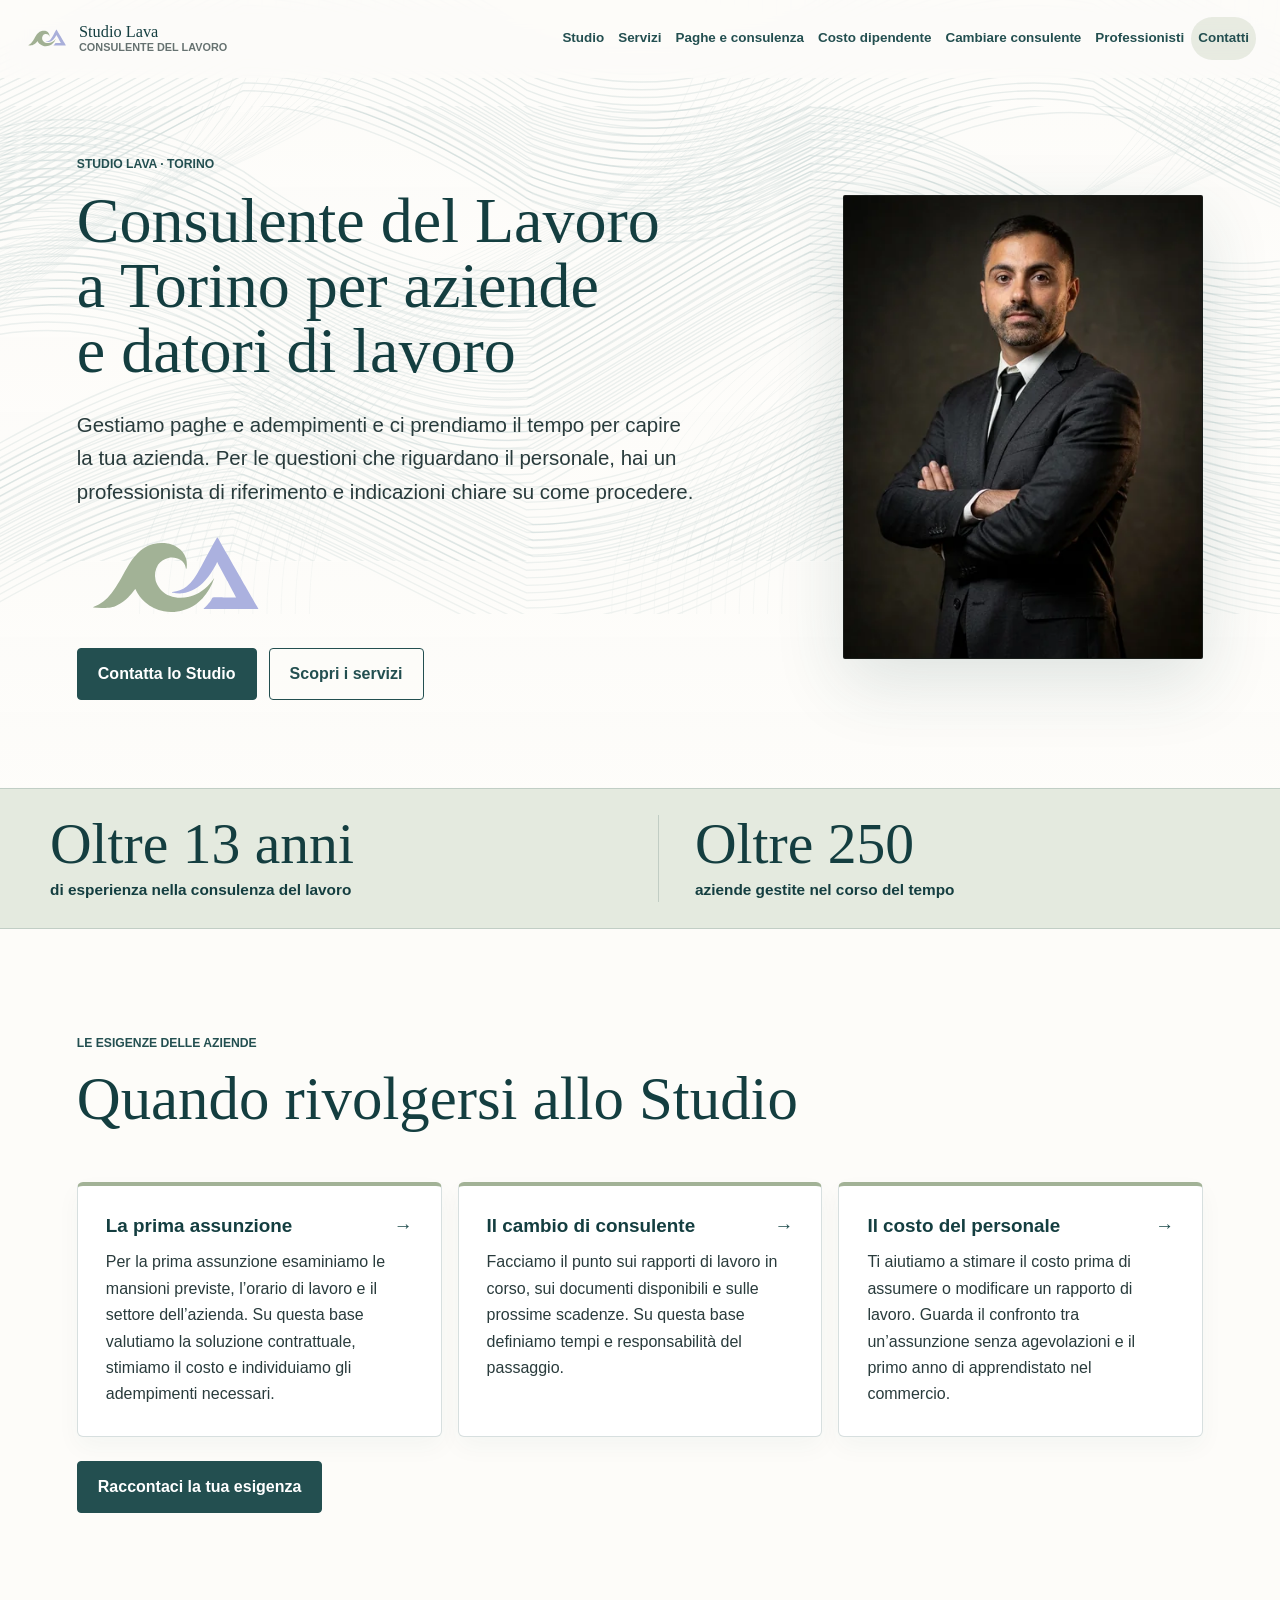
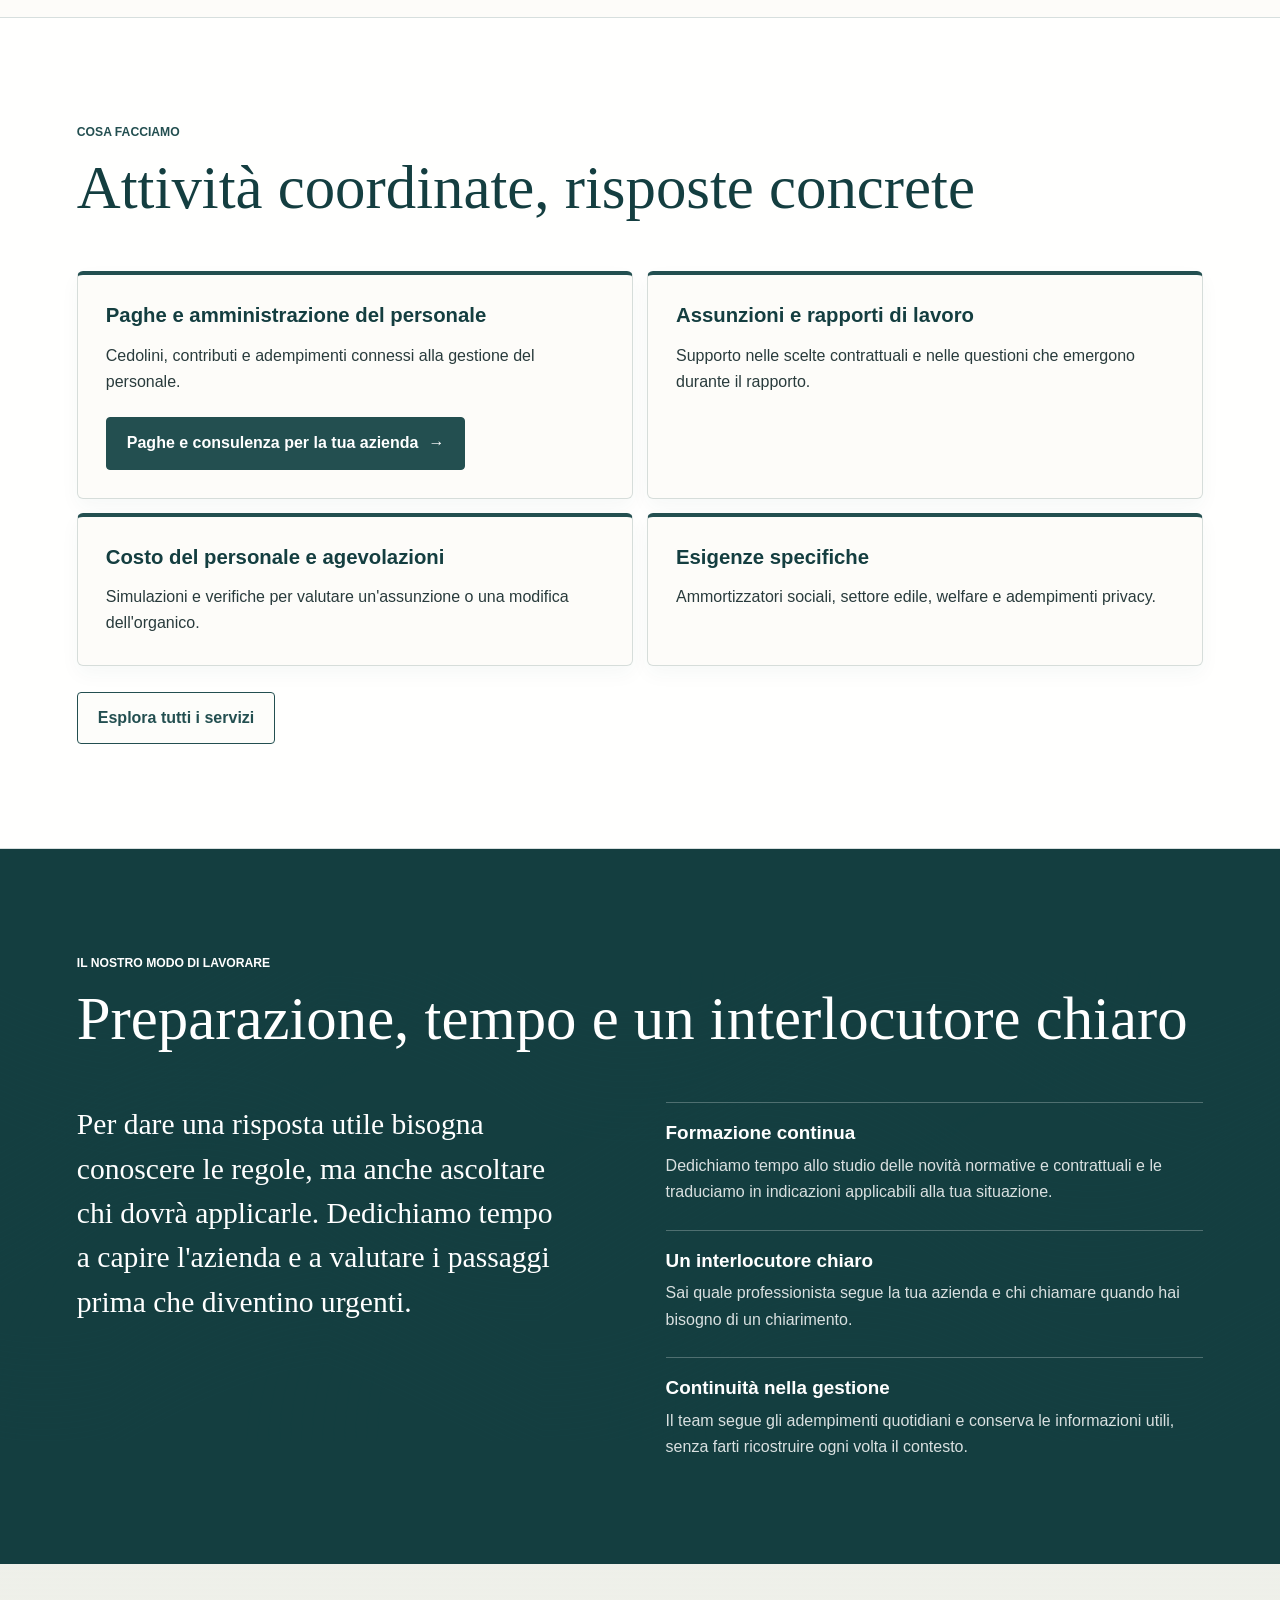
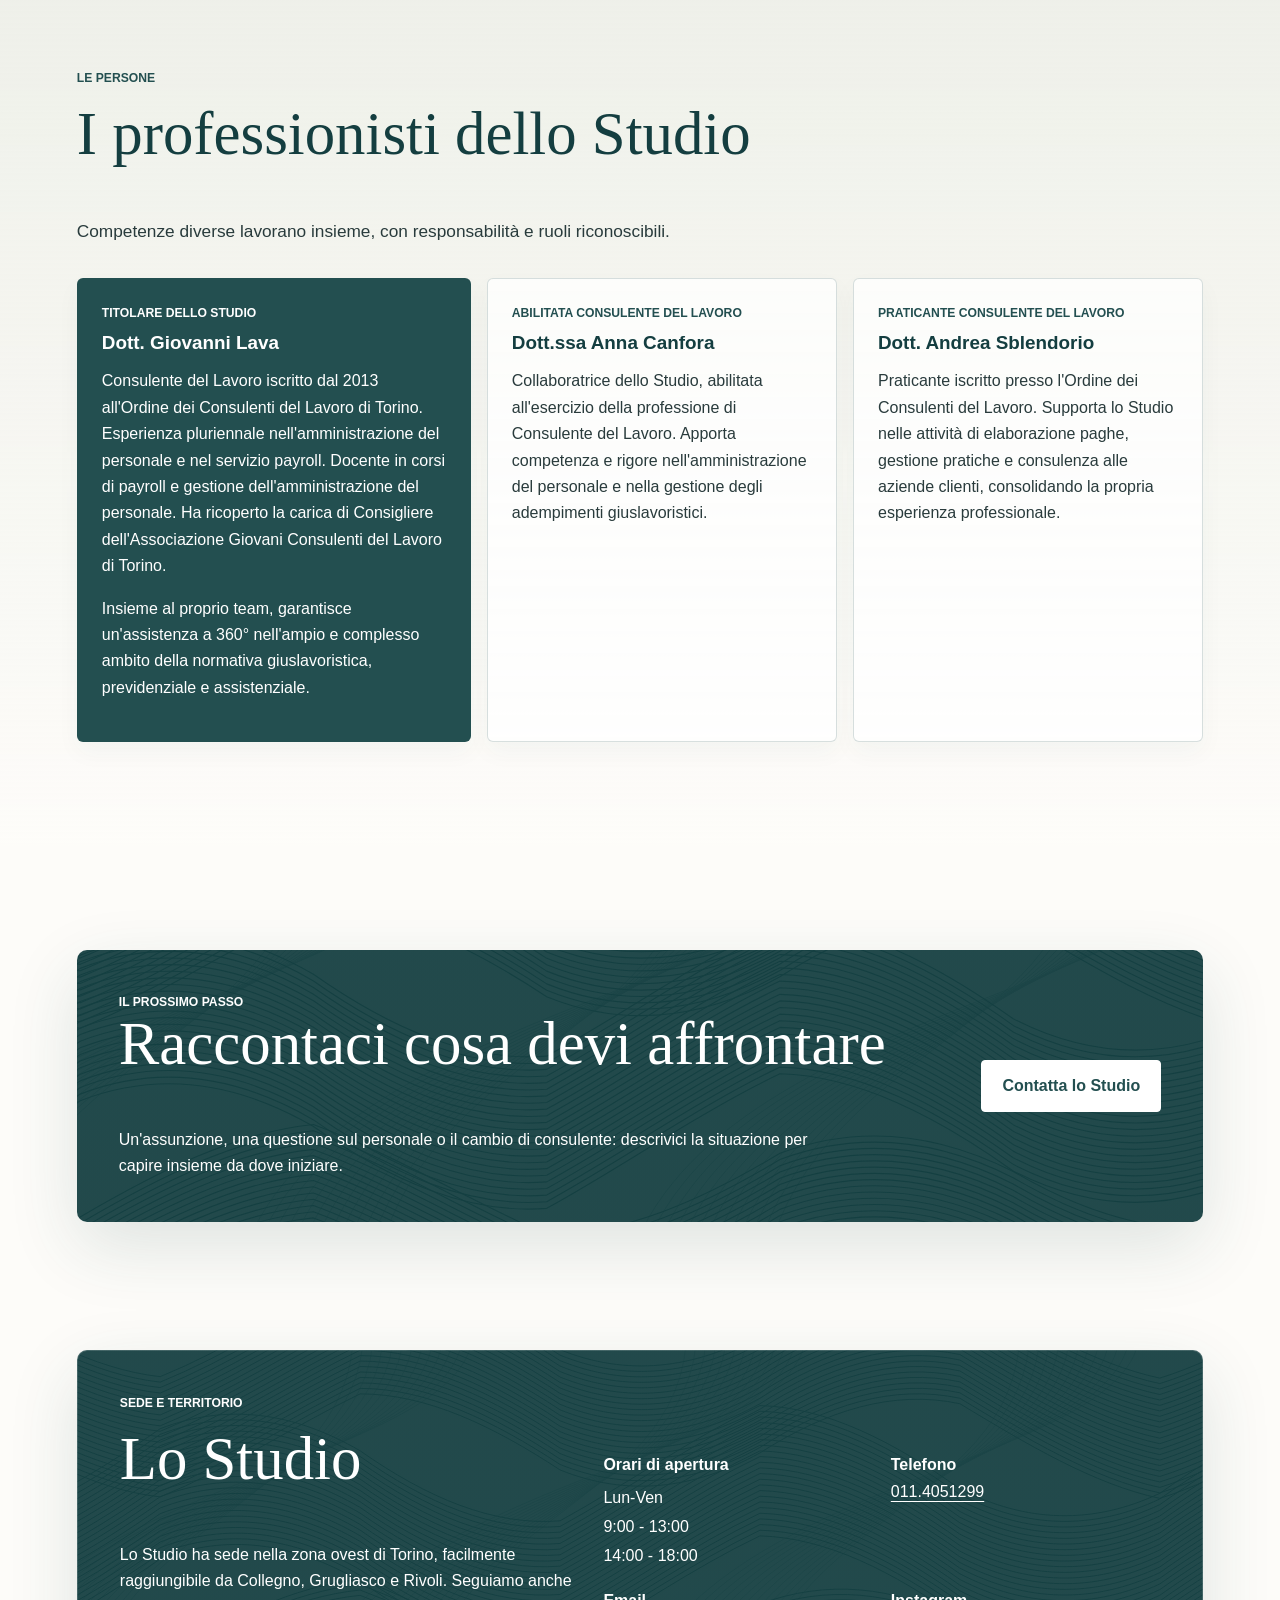
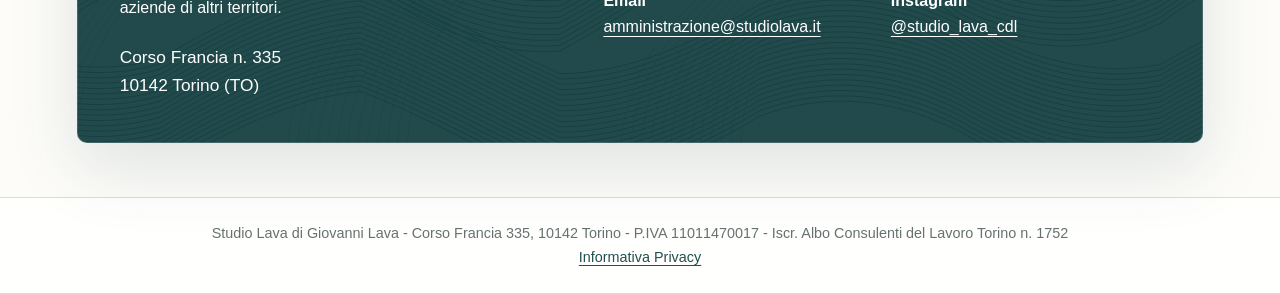
==== commit 12f079c3: "Refine first-hire copy for Studio Lava" ====
--- a/index.html
+++ b/index.html
@@ -147,9 +147,9 @@
         <a class="need-card" href="elaborazione-paghe-torino.html">
           <h3>La prima assunzione <span class="need-card-arrow" aria-hidden="true">→</span></h3>
           <p>
-            Ci dici quali mansioni svolgerà la persona e con quale orario.
-            Partiamo da questi dati e dal settore dell’azienda per valutare il contratto,
-            stimare il costo e individuare gli adempimenti per l’assunzione.
+            Per la prima assunzione esaminiamo le mansioni previste, l’orario di lavoro
+            e il settore dell’azienda. Su questa base valutiamo la soluzione contrattuale,
+            stimiamo il costo e individuiamo gli adempimenti necessari.
           </p>
         </a>
         <a class="need-card" href="cambiare-consulente-del-lavoro.html">
